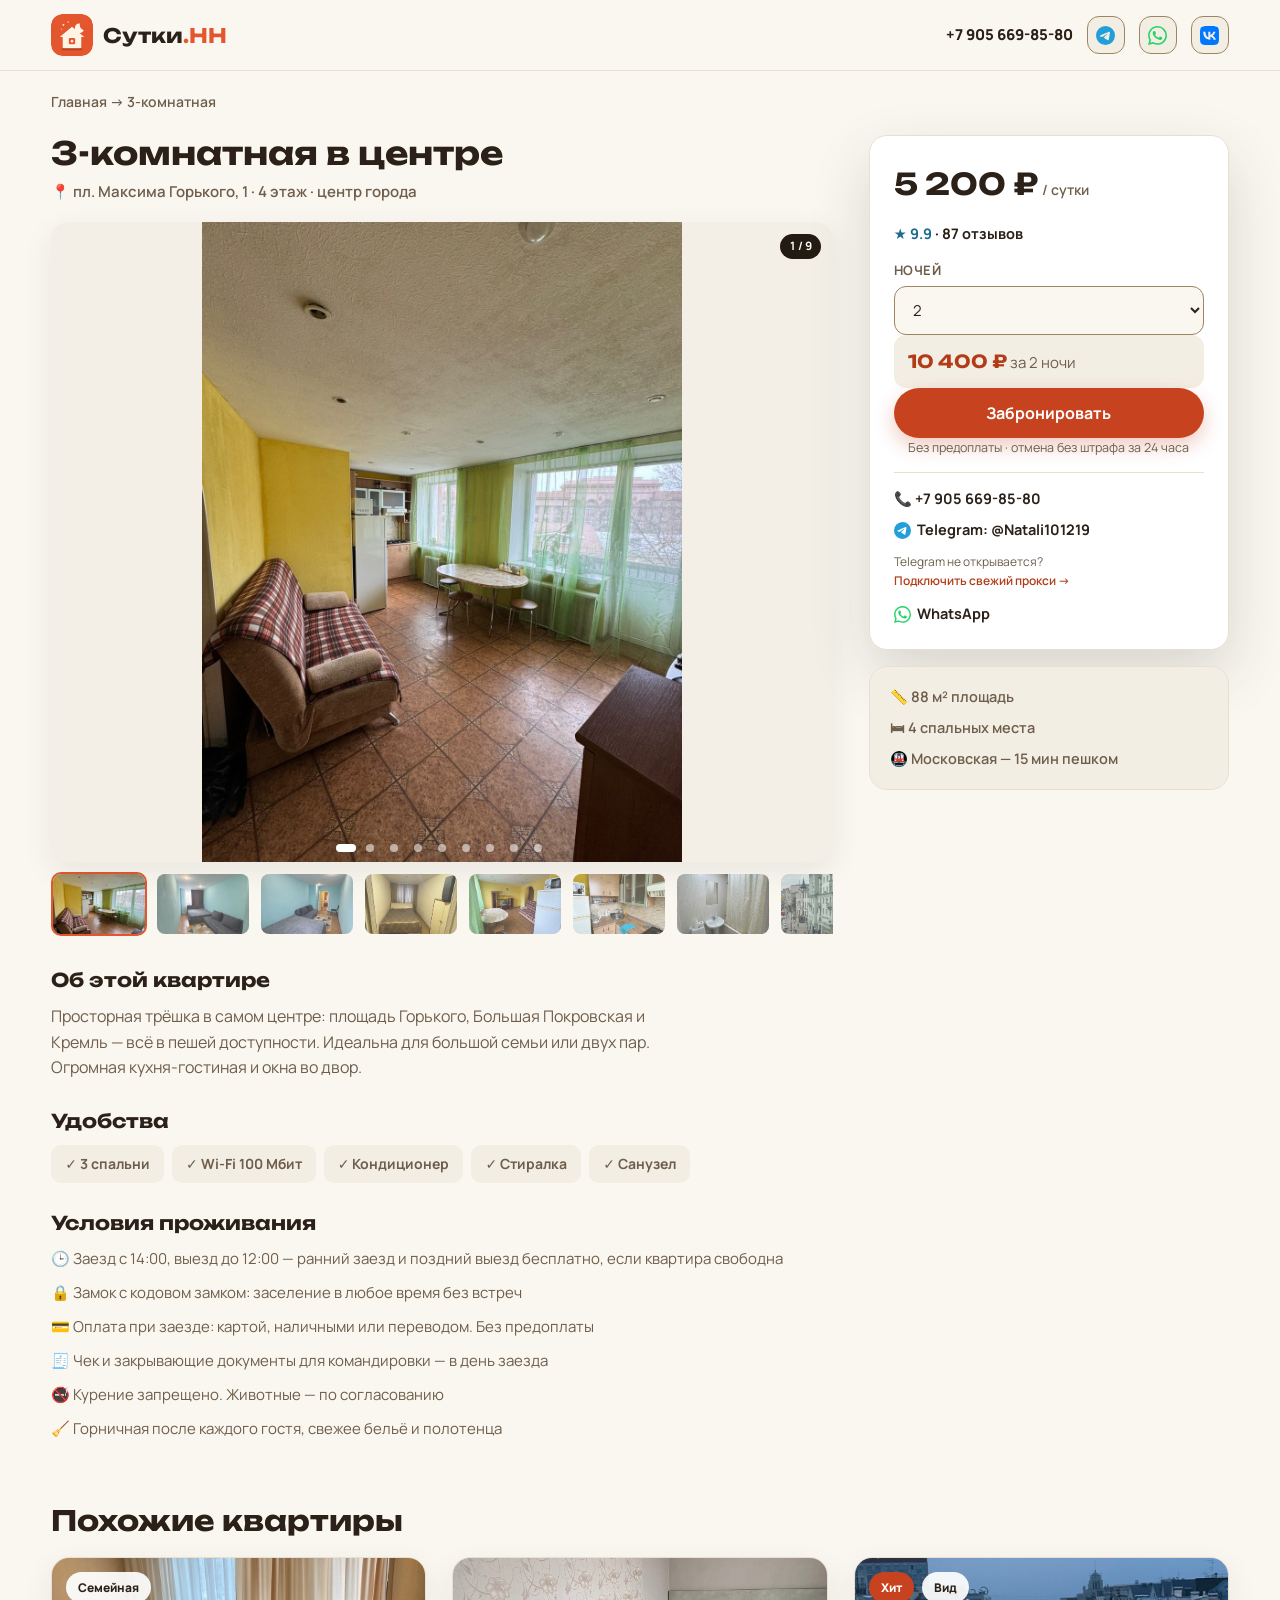
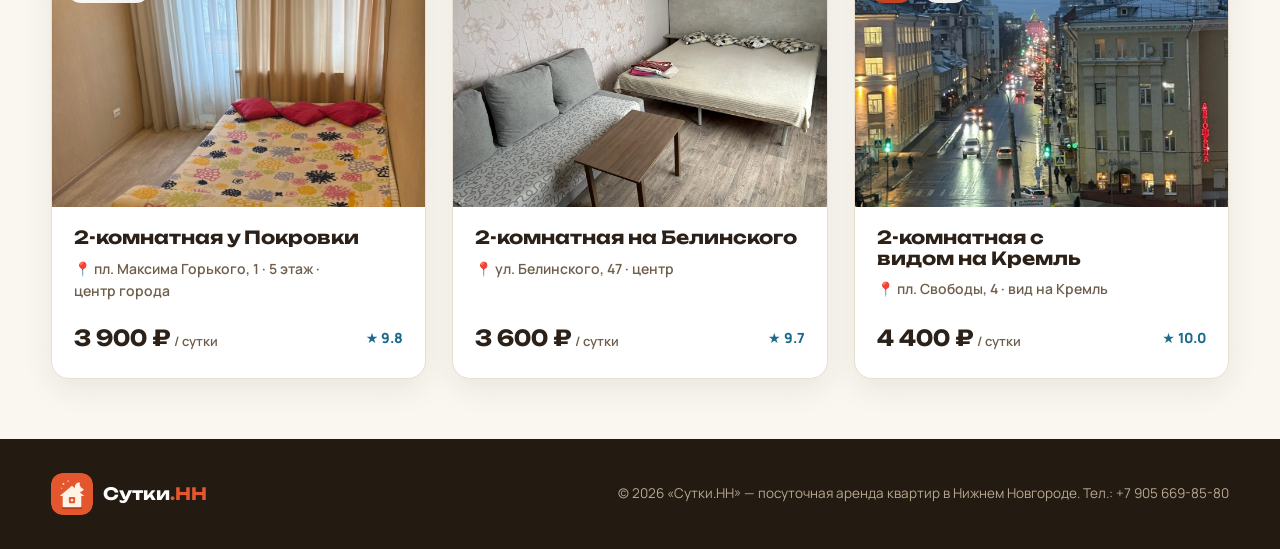
==== flat.html @ 498e9895 "Оформление: контраст, читаемость, аккуратная анимация — Подписи поверх фото и в тёмном блоке теперь " ====
<!DOCTYPE html>
<html lang="ru">
<head>
<meta charset="UTF-8">
<meta name="viewport" content="width=device-width, initial-scale=1.0">
<title>Квартира посуточно — Сутки.НН</title>
<meta name="description" content="Квартира посуточно в Нижнем Новгороде: фото, цены, удобства и бронирование без предоплаты.">
<link rel="preconnect" href="https://fonts.googleapis.com">
<link rel="preconnect" href="https://fonts.gstatic.com" crossorigin>
<link href="https://fonts.googleapis.com/css2?family=Manrope:wght@400;500;600;700;800&amp;family=Unbounded:wght@500;700;900&amp;display=swap" rel="stylesheet">
<link rel="icon" href="data:image/svg+xml,<svg xmlns='http://www.w3.org/2000/svg' viewBox='0 0 100 100'><rect width='100' height='100' rx='22' fill='%23E4572E'/><text x='50' y='68' font-size='52' text-anchor='middle' fill='white' font-family='Arial'>С</text></svg>">
<link rel="stylesheet" href="styles.css?v=14">
<script>document.documentElement.className+=" js";</script>
</head>
<body class="flat-page">

<header class="header">
  <div class="container header-inner">
    <a class="logo" href="index.html">
      <img class="logo-mark" src="img/logo.svg" alt="Сутки.НН" width="42" height="42">
      <span class="logo-text">Сутки<em>.НН</em></span>
    </a>
    <div class="header-actions">
      <a class="phone" href="tel:+79056698580">+7 905 669-85-80</a>
      <a class="hs js-tg-link" href="https://t.me/Natali101219" rel="noopener" title="Telegram — прокси подключится автоматически"><img src="img/ic-tg.svg" alt="Telegram" width="19" height="19"></a>
      <a class="hs" href="https://wa.me/79056698580" target="_blank" rel="noopener" title="WhatsApp"><img src="img/ic-wa.svg" alt="WhatsApp" width="19" height="19"></a>
      <a class="hs" href="https://vk.me/id317914778" target="_blank" rel="noopener" title="ВКонтакте"><img src="img/ic-vk.svg" alt="ВКонтакте" width="19" height="19"></a>
    </div>
  </div>
</header>

<main id="flatRoot">
  <div class="container">
    <nav class="crumbs"><a href="index.html">Главная</a> <span>→</span> <span id="crumbType">Квартира</span></nav>

    <div class="flat-layout">
      <!-- Левая колонка -->
      <div class="flat-main">
        <h1 class="flat-title" id="fTitle">Квартира</h1>
        <p class="flat-loc-line" id="fLocLine"></p>

        <!-- Большая галерея -->
        <div class="gallery slider" id="gallery" data-slider></div>
        <div class="g-thumbs" id="gThumbs"></div>

        <section class="flat-block">
          <h2>Об этой квартире</h2>
          <p class="flat-desc" id="fDesc"></p>
        </section>

        <section class="flat-block">
          <h2>Удобства</h2>
          <div class="flat-feats" id="fFeats"></div>
        </section>

        <section class="flat-block">
          <h2>Условия проживания</h2>
          <ul class="flat-rules">
            <li>🕒 Заезд с 14:00, выезд до 12:00 — ранний заезд и поздний выезд бесплатно, если квартира свободна</li>
            <li>🔒 Замок с кодовом замком: заселение в любое время без встреч</li>
            <li>💳 Оплата при заезде: картой, наличными или переводом. Без предоплаты</li>
            <li>🧾 Чек и закрывающие документы для командировки — в день заезда</li>
            <li>🚭 Курение запрещено. Животные — по согласованию</li>
            <li>🧹 Горничная после каждого гостя, свежее бельё и полотенца</li>
          </ul>
        </section>
      </div>

      <!-- Правая колонка: бронирование -->
      <aside class="flat-side">
        <div class="book-card">
          <div class="book-price"><b id="fPrice">—</b><span> / сутки</span></div>
          <div class="book-rating" id="fRating"></div>
          <form id="bookForm" autocomplete="off">
            <label class="field"><span>Ночей</span>
              <select id="bNights"><option>1</option><option selected>2</option><option>3</option><option>5</option><option>7</option><option>14</option><option>30</option></select>
            </label>
            <div class="book-total" id="bTotal"></div>
            <button type="submit" class="btn btn-primary btn-block">Забронировать</button>
            <p class="form-note">Без предоплаты · отмена без штрафа за 24 часа</p>
          </form>
          <div class="book-contacts">
            <a href="tel:+79056698580">📞 +7 905 669-85-80</a>
            <a class="js-tg-link" href="https://t.me/Natali101219" target="_blank" rel="noopener"><img class="mes-ico" src="img/ic-tg.svg" alt="Telegram" width="17" height="17"> Telegram: @Natali101219</a>
            <p class="tg-proxy-hint" style="margin:2px 0 4px">Telegram не открывается? <a href="https://t.me/s/NetGhostMTP" data-cp-proxy target="_blank" rel="noopener">Подключить свежий прокси →</a></p>
            <a href="https://wa.me/79056698580" target="_blank" rel="noopener"><img class="mes-ico" src="img/ic-wa.svg" alt="WhatsApp" width="17" height="17"> WhatsApp</a>
          </div>
        </div>

        <div class="book-mini">
          <p>📏 <span id="fArea"></span></p>
          <p>🛏 <span id="fBeds"></span></p>
          <p>🚇 <span id="fMetro"></span></p>
        </div>
      </aside>
    </div>

    <!-- Похожие квартиры -->
    <section class="flat-similar">
      <h2>Похожие квартиры</h2>
      <div class="cards" id="similarCards"></div>
    </section>
  </div>
</main>

<footer class="footer">
  <div class="container footer-inner">
    <div class="logo"><img class="logo-mark" src="img/logo.svg" alt="Сутки.НН" width="42" height="42"><span class="logo-text">Сутки<em>.НН</em></span></div>
    <p>© 2026 «Сутки.НН» — посуточная аренда квартир в Нижнем Новгороде. Тел.: <a href="tel:+79056698580">+7 905 669-85-80</a></p>
  </div>
</footer>

<div class="toast" id="toast" hidden></div>

<script src="photos-list.js?v=1"></script>
<script src="data.js?v=1"></script>
<script src="slider.js?v=2"></script>
<script src="contact.js?v=8"></script>
<script src="flat.js?v=2"></script>
</body>
</html>
---- styles.css ----
/* ============ Сутки.НН — styles.css ============ */
:root{
  --bg:#FAF7F1;
  --bg-alt:#F3EEE4;
  --card:#FFFFFF;
  --ink:#2B2118;
  --muted:#6E5E4B;
  --line:#E8DFD0;
  --line-strong:#9C8560;
  --brand:#E4572E;
  --brand-solid:#C7431F;
  --brand-solid-dark:#A83A19;
  --brand-ink:#B23C17;
  --brand-dark:#C7431F;
  --teal:#2E86AB;
  --teal-ink:#1C6A8C;
  --star:#8A5E0A;
  --green:#1E7A3C;
  --dark:#231A12;
  /* Текст и ссылки на тёмном фоне (#231A12): контраст 6.2 и 6.1 */
  --muted-dark:#A99A88;
  --brand-on-dark:#F2764A;
  --radius:18px;
  --shadow:0 10px 30px rgba(43,33,24,.08);
  --shadow-lg:0 24px 60px rgba(43,33,24,.16);
}
*{margin:0;padding:0;box-sizing:border-box}
html{scroll-behavior:smooth}
body{
  font-family:'Manrope',system-ui,sans-serif;
  background:var(--bg);color:var(--ink);
  line-height:1.6;-webkit-font-smoothing:antialiased;
  overflow-x:clip;
}
header,section,div,article{min-width:0}
img{max-width:100%;display:block}
a{color:inherit;text-decoration:none}
button{font-family:inherit;cursor:pointer}
.container{width:min(1180px,92%);margin:0 auto}
.container-narrow{width:min(820px,92%);margin:0 auto}
h1,h2,h3,.logo-text,.search-title{font-family:'Unbounded',sans-serif;font-weight:700;line-height:1.15}

/* ---------- Buttons ---------- */
.btn{
  display:inline-flex;align-items:center;justify-content:center;gap:8px;
  border:none;border-radius:999px;font-weight:700;
  padding:14px 28px;font-size:16px;transition:.22s;
}
.btn-primary{background:var(--brand-solid);color:#fff;box-shadow:0 8px 20px rgba(199,67,31,.28)}
.btn-primary:hover{background:var(--brand-solid-dark);transform:translateY(-2px)}
.btn-ghost{background:transparent;color:var(--ink);border:2px solid var(--line-strong)}
.btn-ghost:hover{border-color:var(--ink)}
.btn-sm{padding:10px 20px;font-size:14px}
.btn-lg{padding:16px 34px;font-size:17px}
.btn-block{width:100%}

/* ---------- Header ---------- */
.header{
  position:sticky;top:0;z-index:50;background:rgba(250,247,241,.92);
  backdrop-filter:blur(10px);border-bottom:1px solid var(--line);
}
.header-inner{display:flex;align-items:center;justify-content:space-between;gap:20px;padding:14px 0}
.logo{display:flex;align-items:center;gap:10px}
.logo-mark{
  width:42px;height:42px;border-radius:12px;display:block;
}
.logo-text{font-size:20px}
.logo-text em{font-style:normal;color:var(--brand)}
.nav{display:flex;gap:26px}
.nav a{font-weight:600;font-size:15px;color:var(--muted);transition:.2s}
.nav a:hover{color:var(--ink)}
.header-actions{display:flex;align-items:center;gap:14px}
.phone{font-weight:800;font-size:15px;white-space:nowrap}
.header .hs{
  display:grid;place-items:center;width:38px;height:38px;border-radius:12px;
  background:var(--bg-alt);border:1px solid var(--line);text-decoration:none;
  transition:.2s;
}
.header .hs img{width:19px;height:19px;display:block}
.header .hs:hover{border-color:var(--brand);transform:translateY(-1px);background:#fff}
.header .hs:hover img{transform:scale(1.08)}
.header .hs img{transition:.2s}
.burger{display:none;flex-direction:column;gap:5px;background:none;border:none;padding:6px}
.burger span{width:24px;height:3px;border-radius:2px;background:var(--ink);transition:.25s}
.burger.open span:nth-child(1){transform:translateY(8px) rotate(45deg)}
.burger.open span:nth-child(2){opacity:0}
.burger.open span:nth-child(3){transform:translateY(-8px) rotate(-45deg)}

/* ---------- Hero ---------- */
.hero{position:relative;overflow:hidden;padding:80px 0 90px}
.hero-bg{position:absolute;inset:0;z-index:-1}
.hero-shape{position:absolute;border-radius:50%;filter:blur(70px);opacity:.5}
.hero-shape-1{width:480px;height:480px;background:#F6C39A;top:-140px;right:-80px}
.hero-shape-2{width:380px;height:380px;background:#A9C6D9;bottom:-120px;left:-100px}
.hero-shape-3{width:260px;height:260px;background:#F2D57E;top:40%;left:42%}
.hero-inner{display:grid;grid-template-columns:1.15fr .85fr;gap:56px;align-items:center}
.hero-badge{
  display:inline-block;background:#fff;border:1px solid var(--line);
  padding:8px 16px;border-radius:999px;font-size:14px;font-weight:700;
  color:var(--muted);box-shadow:var(--shadow);margin-bottom:22px;
}
.hero-title{font-size:clamp(24px,4.2vw,50px);font-weight:900}
@media (max-width:720px){
  .br-mobile-hide{display:none}
}
.hero-title .accent{color:var(--brand)}
.hero-sub{margin:22px 0 30px;font-size:18px;color:var(--muted);max-width:520px}
.hero-cta{display:flex;gap:14px;flex-wrap:wrap}
.hero-points{display:flex;gap:22px;flex-wrap:wrap;margin-top:26px;list-style:none;font-weight:600;font-size:14px;color:var(--muted)}

.search-card{
  background:var(--card);border-radius:24px;padding:28px;box-shadow:var(--shadow-lg);
  display:flex;flex-direction:column;gap:16px;border:1px solid var(--line);
}
.search-title{font-size:20px}
.field{display:flex;flex-direction:column;gap:6px}
.field span{font-size:13px;font-weight:700;color:var(--muted);text-transform:uppercase;letter-spacing:.04em}
.field input,.field select{
  padding:12px 14px;border:1.5px solid var(--line);border-radius:12px;
  font-family:inherit;font-size:15px;background:var(--bg);color:var(--ink);
}
.field input:focus,.field select:focus{outline:none;border-color:var(--brand)}
.search-note{text-align:center;font-size:13px;color:var(--muted)}

/* ---------- Stats ---------- */
.stats{padding:10px 0 40px}
.stats-grid{display:grid;grid-template-columns:repeat(4,1fr);gap:20px}
.stat{
  background:var(--card);border:1px solid var(--line);border-radius:var(--radius);
  padding:22px;text-align:center;box-shadow:var(--shadow);
}
.stat b{display:block;font-family:'Unbounded';font-size:32px;color:var(--brand)}
.stat span{font-size:14px;color:var(--muted);font-weight:600}

/* ---------- Sections ---------- */
.section{padding:80px 0}
.section-alt{background:var(--bg-alt)}
.section-dark{background:var(--dark);color:#F5EFE4}
.section-head{display:flex;justify-content:space-between;align-items:flex-end;gap:30px;margin-bottom:36px}
.section-title{font-size:clamp(26px,3vw,38px);margin-bottom:12px}
.section-title.light{color:#fff}
.section-title.center{text-align:center}
.section-sub{color:var(--muted);max-width:640px;font-size:17px}
.section-sub.light{color:#CBBBA4}
/* Внутри тёмного блока подписи и ссылки читаются: свои цвета вместо --muted/--brand-ink */
.section-dark .tg-proxy-hint{color:var(--muted-dark)}
.section-dark .tg-proxy-hint a{color:var(--brand-on-dark)}

/* ---------- Filters & cards ---------- */
.filters{display:flex;gap:10px;flex-wrap:wrap;margin-bottom:34px}
.chip{
  border:1.5px solid var(--line);background:#fff;border-radius:999px;
  padding:10px 20px;font-weight:700;font-size:14px;color:var(--muted);transition:.2s;
}
.chip:hover{border-color:var(--brand);color:var(--brand-ink)}
.chip.active{background:var(--brand-solid);border-color:var(--brand-solid);color:#fff}
.cards{display:grid;grid-template-columns:repeat(3,1fr);gap:26px}
.card{
  background:var(--card);border-radius:var(--radius);overflow:hidden;
  border:1px solid var(--line);box-shadow:var(--shadow);transition:.25s;
  display:flex;flex-direction:column;
}
.card:hover{transform:translateY(-6px);box-shadow:var(--shadow-lg)}
.card-media{position:relative;overflow:hidden}
.card-media img{width:100%;aspect-ratio:3/2;height:auto;object-fit:cover}

/* --- Слайдер фото в карточке --- */
.slider{touch-action:pan-y}
.s-track{display:flex;transition:transform .35s ease}
.s-track img{flex:0 0 100%;aspect-ratio:3/2;height:auto;object-fit:cover;user-select:none;-webkit-user-drag:none;pointer-events:none}
.s-arrow{
  position:absolute;top:50%;transform:translateY(-50%);z-index:2;
  width:44px;height:44px;border:none;border-radius:50%;
  background:rgba(255,255,255,.92);color:var(--ink);
  font-size:24px;line-height:1;font-weight:700;
  box-shadow:0 4px 14px rgba(43,33,24,.25);
  display:grid;place-items:center;padding-bottom:3px;
  transition:opacity .2s,background .2s;
}
.s-arrow:hover{background:#fff}
.s-prev{left:10px}
.s-next{right:10px}
/* Точки: кнопка 24×24 (норма WCAG 2.2 AA), а сам кружок рисуется псевдоэлементом */
.s-dots{
  position:absolute;bottom:2px;left:0;right:0;z-index:2;
  display:flex;justify-content:center;gap:0;
}
.s-dot{
  position:relative;width:24px;height:24px;border-radius:50%;border:none;padding:0;
  background:transparent;transition:background .2s;
}
.s-dot::before{
  content:'';position:absolute;top:50%;left:50%;transform:translate(-50%,-50%);
  width:8px;height:8px;border-radius:999px;background:rgba(255,255,255,.55);
  transition:width .2s,background .2s;
}
.s-dot.active::before{background:#fff;width:20px}
.s-count{
  position:absolute;top:12px;right:12px;z-index:2;
  /* Непрозрачный фон: счётчик читается на любом фото, а не зависит от того,
     что под ним (было rgba(35,26,18,.65) — контраст плавал от 3 до 6). */
  background:var(--dark);color:#fff;
  font-size:11.5px;font-weight:700;padding:3px 9px;border-radius:999px;
}
@media (hover:hover) and (pointer:fine){
  .s-arrow{opacity:0}
  .card:hover .s-arrow,.slider:hover .s-arrow{opacity:1}
  .s-arrow:focus-visible{opacity:1}
}
@media (hover:none), (pointer:coarse){
  .s-arrow{opacity:1}
}
.card-badges{position:absolute;top:14px;left:14px;display:flex;gap:8px}
.badge{
  background:rgba(255,255,255,.92);border-radius:999px;padding:6px 12px;
  font-size:12px;font-weight:800;color:var(--ink);
}
.badge.hot{background:var(--brand-solid);color:#fff}
.card-body{padding:20px 22px 22px;display:flex;flex-direction:column;gap:10px;flex:1}
.card-title{font-size:18px}
.card-link{display:block;color:inherit;padding:4px 0;margin:-4px 0}
.card-link:hover .card-title{color:var(--brand-ink)}
.card-loc{font-size:14px;color:var(--muted);font-weight:600}
.card-feats{display:flex;flex-wrap:wrap;gap:6px}
.feat{background:var(--bg-alt);border-radius:8px;padding:4px 10px;font-size:12.5px;font-weight:700;color:var(--muted)}
.card-foot{display:flex;justify-content:space-between;align-items:center;margin-top:auto;padding-top:8px}
.price b{font-family:'Unbounded';font-size:22px;color:var(--ink)}
.price span{font-size:13px;color:var(--muted);font-weight:600}
.rating{font-weight:800;font-size:14px;color:var(--teal-ink)}
.empty{text-align:center;color:var(--muted);font-weight:600;padding:40px 0}

/* ---------- Advantages ---------- */
.adv-grid{display:grid;grid-template-columns:repeat(3,1fr);gap:24px}
.adv{
  background:var(--card);border:1px solid var(--line);border-radius:var(--radius);
  padding:28px;box-shadow:var(--shadow);transition:.25s;
}
.adv:hover{transform:translateY(-4px)}
.adv-icon{font-size:34px;margin-bottom:14px}
.adv h3{font-size:18px;margin-bottom:8px}
.adv p{color:var(--muted);font-size:15px}

/* ---------- Steps ---------- */
.steps{display:grid;grid-template-columns:repeat(4,1fr);gap:24px;margin-top:40px}
.step{position:relative;padding:26px;background:var(--card);border:1px solid var(--line);border-radius:var(--radius);box-shadow:var(--shadow)}
.step-num{
  position:absolute;top:-18px;left:22px;width:40px;height:40px;border-radius:12px;
  background:var(--brand-solid);color:#fff;display:grid;place-items:center;
  font-family:'Unbounded';font-weight:900;font-size:18px;
}
.step h3{font-size:17px;margin:14px 0 8px}
.step p{color:var(--muted);font-size:14.5px}

/* ---------- Reviews ---------- */
.reviews-grid{display:grid;grid-template-columns:repeat(3,1fr);gap:24px}
.review{background:var(--card);border:1px solid var(--line);border-radius:var(--radius);padding:26px;box-shadow:var(--shadow)}
.review-head{display:flex;align-items:center;gap:12px;margin-bottom:14px}
.avatar{width:46px;height:46px;border-radius:50%;color:#fff;display:grid;place-items:center;font-weight:800;font-size:18px;flex-shrink:0}
.review-head b{display:block;font-size:15px}
.review-head span{font-size:13px;color:var(--muted)}
.stars{margin-left:auto;color:var(--star);letter-spacing:2px}
.review p{color:var(--ink);font-size:15px}

/* ---------- FAQ ---------- */
.faq{display:flex;flex-direction:column;gap:12px;margin-top:36px}
.faq-item{background:var(--card);border:1px solid var(--line);border-radius:14px;padding:4px 22px;box-shadow:var(--shadow)}
.faq-item summary{
  list-style:none;cursor:pointer;display:flex;justify-content:space-between;align-items:center;
  gap:16px;padding:16px 0;font-weight:800;font-size:16px;
}
.faq-item summary::-webkit-details-marker{display:none}
.faq-arrow{color:var(--brand-ink);transition:.25s}
.faq-item[open] .faq-arrow{transform:rotate(180deg)}
/* Длина строки: 566px при 15px — это ~75 знаков, комфортный предел для чтения.
   (Единица ch тут шире среднего знака, поэтому задаём в пикселях.) */
.faq-item p{color:var(--muted);padding-bottom:16px;font-size:15px;max-width:566px}

/* ---------- Booking ---------- */
.booking-inner{display:grid;grid-template-columns:1fr 1fr;gap:60px;align-items:center}
.booking-points{list-style:none;margin-top:24px;display:flex;flex-direction:column;gap:12px;font-weight:600;color:#E8DCC8}
.booking-form{
  background:#fff;border-radius:24px;padding:30px;display:flex;flex-direction:column;gap:16px;
  box-shadow:var(--shadow-lg);
}
.booking-form .field input,.booking-form .field select{background:var(--bg)}
.field-row{display:grid;grid-template-columns:1fr 1fr;gap:14px}
.form-note{font-size:12.5px;color:var(--muted);text-align:center}

/* ---------- Contacts ---------- */
.contacts-grid{display:grid;grid-template-columns:1.1fr .9fr;gap:50px}
.contacts-line{font-size:16px;font-weight:600;margin-bottom:10px}
.contacts-line a:hover{color:var(--brand-ink)}
.map-embed{margin-top:22px;border-radius:var(--radius);overflow:hidden;border:1px solid var(--line);box-shadow:var(--shadow)}
.map-embed iframe{width:100%;height:300px;border:0}
.map-wrap{margin-top:18px;border-radius:var(--radius);overflow:hidden;border:1px solid var(--line);box-shadow:var(--shadow);position:relative;z-index:1}
#flatMap{height:480px;width:100%;background:var(--bg-alt)}
.map-note{font-size:13.5px;color:var(--muted);margin-top:12px}
.pin-price{
  background:var(--brand-solid);color:#fff;font-weight:800;font-size:13px;
  padding:8px 14px;border:3px solid #fff;border-radius:999px;
  box-shadow:0 6px 16px rgba(43,33,24,.3);white-space:nowrap;
  cursor:pointer;transition:.2s;
}
.ym-pin:hover .pin-price{transform:scale(1.06)}
.ym-pin{position:relative;transform:translate(-50%,-100%);width:max-content}
.ym-pin::after{
  content:'';position:absolute;left:50%;bottom:-4px;transform:translateX(-50%);
  border:6px solid transparent;border-bottom:none;border-top:8px solid var(--brand-solid);
  filter:drop-shadow(0 2px 2px rgba(43,33,24,.25));
}
.ym-balloon{
  position:absolute;top:46px;left:50%;transform:translateX(-50%);z-index:10;
  width:264px;box-sizing:border-box;
  background:#fff;border-radius:14px;padding:14px;box-shadow:0 10px 30px rgba(43,33,24,.28);
  line-height:1.45;overscroll-behavior:contain;
}
.ym-balloon::before{
  content:'';position:absolute;top:-8px;left:50%;margin-left:-7px;
  border:7px solid transparent;border-bottom:8px solid #fff;border-top:none;
}
/* У нижнего края карты окно раскрывается вверх — иначе его срезает рамка */
.ym-balloon-up{top:auto;bottom:calc(100% + 14px)}
.ym-balloon-up::before{
  top:auto;bottom:-8px;
  border:7px solid transparent;border-top:8px solid #fff;border-bottom:none;
}
.ym-balloon-close{
  position:absolute;top:6px;right:6px;border:none;background:var(--bg-alt);
  width:32px;height:32px;border-radius:50%;cursor:pointer;color:var(--muted);font-size:13px;
  display:flex;align-items:center;justify-content:center;line-height:1;
}
.ym-balloon-close:hover{color:var(--dark);background:var(--line)}
/* Цена и переход в карточку — одной строкой, чтобы окно не вытягивалось в высоту */
.ym-price-row{display:flex;align-items:baseline;justify-content:space-between;gap:10px;margin-top:2px}
.ym-price{display:block;color:var(--brand-ink);font-weight:800;font-size:15px}
.ym-price span{font-weight:600;font-size:12.5px;color:var(--muted)}
.ym-open{
  flex:none;font-size:12.5px;font-weight:700;color:var(--brand-ink);text-decoration:none;
  white-space:nowrap;line-height:1.2;padding:6px 0;border-bottom:2px solid transparent;
}
.ym-open:hover{border-bottom-color:var(--brand)}
/* Маршруты: пешком до Решетниковской, 4 и от текущего положения */
.ym-routes{display:flex;flex-direction:column;gap:6px;margin-top:10px;padding-top:10px;border-top:1px solid var(--line)}
.ym-route{
  display:flex;align-items:center;justify-content:center;gap:6px;
  min-height:36px;padding:6px 9px;border:1.5px solid var(--brand);border-radius:10px;
  background:#fff;color:var(--brand-ink);font-weight:700;font-size:12.5px;
  text-decoration:none;text-align:center;line-height:1.25;white-space:normal;
}
.ym-route:hover{background:var(--brand-solid);border-color:var(--brand-solid);color:#fff}
.ym-route-main{background:var(--brand-solid);border-color:var(--brand-solid);color:#fff}
.ym-route-main:hover{filter:brightness(1.07)}
/* Окно с несколькими квартирами в одном доме */
.ym-balloon-multi{width:264px}
.ym-flats{margin-top:10px;padding-top:8px;border-top:1px solid var(--line)}
.ym-flat-row{padding:8px 0}
.ym-flat-row + .ym-flat-row{border-top:1px solid var(--line)}
.ym-flat-head{display:flex;align-items:baseline;justify-content:space-between;gap:8px;margin-bottom:2px}
.ym-flat-head b{font-size:13.5px;line-height:1.3}
.ym-flat-price{color:var(--brand-ink);font-weight:800;font-size:13.5px;white-space:nowrap}
.ym-flat-open{
  display:inline-flex;align-items:center;min-height:32px;
  font-weight:700;font-size:13px;color:var(--brand-ink);text-decoration:none;
}
.ym-flat-open:hover{text-decoration:underline}
/* Метка адреса: только название, без цены */
.ym-pin-office::after{border-top-color:var(--dark)}
.pin-office{
  display:flex;align-items:center;gap:7px;background:#fff;color:var(--dark);
  border:2px solid var(--dark);border-radius:999px;padding:7px 13px;
  font-family:inherit;font-weight:700;font-size:13px;white-space:nowrap;cursor:pointer;
  box-shadow:0 6px 16px rgba(43,33,24,.24);transition:.2s;
}
.ym-pin-office:hover .pin-office{transform:scale(1.05)}
.pin-office-dot{width:9px;height:9px;border-radius:50%;background:var(--brand-solid);flex:0 0 auto}
.ym-office-hint{font-size:12.5px;color:var(--muted);margin-bottom:12px}
.popup-title{font-weight:800;font-size:15px;font-family:'Unbounded',sans-serif;margin-bottom:4px}
.popup-loc{color:var(--muted);font-size:13px;margin-bottom:10px}
.contacts-side{display:flex;flex-direction:column;gap:18px;justify-content:center}
.contacts-card{background:var(--bg-alt);border:1px solid var(--line);border-radius:var(--radius);padding:22px 24px}
.contacts-card h3{font-size:17px;margin-bottom:6px}
.contacts-card p{color:var(--muted);font-size:14.5px}

/* ---------- Footer ---------- */
.footer{background:var(--dark);color:#B8A88F;padding:34px 0}
.footer-inner{display:flex;justify-content:space-between;align-items:center;gap:20px;flex-wrap:wrap}
.footer .logo-text{color:#fff;font-size:17px}
.footer p{font-size:13.5px}

/* ---------- Modal ---------- */
.modal{position:fixed;inset:0;z-index:100;display:grid;place-items:center;padding:20px}
.modal[hidden]{display:none}
.modal-backdrop{position:absolute;inset:0;background:rgba(35,26,18,.55);backdrop-filter:blur(4px)}
.modal-card{
  position:relative;background:var(--card);border-radius:24px;max-width:860px;width:100%;
  max-height:92vh;max-height:92dvh;overflow:auto;overscroll-behavior:contain;
  display:grid;grid-template-columns:1fr 1fr;align-items:start;
  box-shadow:var(--shadow-lg);
}
.modal-close{
  position:absolute;top:12px;right:12px;width:44px;height:44px;border-radius:50%;
  display:grid;place-items:center;
  border:none;background:rgba(255,255,255,.9);font-size:16px;z-index:2;box-shadow:var(--shadow);
}
.modal-gallery{background:var(--bg-alt);position:sticky;top:0;align-self:start}
.modal-gallery img{width:100%;height:auto;min-height:0;display:block;object-fit:cover}
.modal-thumbs{display:flex;gap:8px;padding:12px}
.modal-thumbs img{width:64px;height:48px;object-fit:cover;border-radius:8px;cursor:pointer;border:2px solid transparent}
.modal-thumbs img.active{border-color:var(--brand)}
.modal-body{padding:30px;display:flex;flex-direction:column;gap:14px}
.modal-loc{color:var(--muted);font-weight:600;font-size:14px}
.modal-feats{display:flex;flex-wrap:wrap;gap:6px}
.modal-desc{color:var(--muted);font-size:15px}
.modal-calc{background:var(--bg-alt);border-radius:14px;padding:16px}
.calc-row{display:grid;grid-template-columns:1fr 1fr;gap:12px;margin-bottom:12px}
.calc-row label{display:flex;flex-direction:column;gap:6px;font-size:13px;font-weight:700;color:var(--muted);text-transform:uppercase;letter-spacing:.04em}
.calc-row select{
  width:100%;min-height:44px;padding:8px 10px;border:1px solid var(--line);border-radius:12px;
  background:var(--bg);color:var(--ink);font-family:'Manrope',system-ui,sans-serif;
  font-size:15px;font-weight:600;text-transform:none;letter-spacing:normal;
}
.calc-row select:focus{outline:none;border-color:var(--brand)}
.calc-total{font-family:'Unbounded';font-size:22px;color:var(--brand);text-align:center}

/* ---------- Страница квартиры (flat.html) ---------- */
.flat-page{background:var(--bg)}
.crumbs{padding:20px 0 6px;font-size:14px;color:var(--muted);font-weight:600}
.crumbs a:hover{color:var(--brand-ink)}
.flat-layout{
  display:grid;grid-template-columns:minmax(0,1fr) 360px;gap:36px;
  align-items:start;padding:16px 0 40px;
}
.flat-main{min-width:0}
.flat-title{font-size:clamp(22px,3vw,32px);margin-bottom:8px}
.flat-loc-line{color:var(--muted);font-weight:600;font-size:15px;margin-bottom:18px}
.flat-block{margin-top:30px}
.flat-block h2{font-size:19px;margin-bottom:12px}
.flat-desc{color:var(--muted);font-size:16px;max-width:620px}
.flat-feats{display:flex;flex-wrap:wrap;gap:8px}
.flat-feats .feat{padding:8px 14px;font-size:14px;border-radius:10px}
.flat-rules{list-style:none;display:flex;flex-direction:column;gap:10px;color:var(--muted);font-size:15px}

/* Галерея страницы */
.gallery{border-radius:var(--radius);overflow:hidden;box-shadow:var(--shadow);position:relative;background:#f3efe7}
/* Как на Авито: фото целиком, без обрезки, вертикальные по центру */
.gallery .s-track{
  transition:transform .35s ease;
}
.gallery .s-track img{
  aspect-ratio:auto;height:auto;object-fit:contain;
  max-height:min(72vh, 640px);
  width:auto;max-width:100%;
  margin:0 auto;
  background:#f3efe7;
}
.gallery .s-arrow{width:44px;height:44px;font-size:26px}
.g-thumbs{display:flex;gap:8px;margin-top:10px;overflow-x:auto;padding-bottom:4px;scrollbar-width:thin}
.g-thumbs img{
  width:96px;height:64px;object-fit:cover;border-radius:10px;cursor:pointer;
  border:2px solid transparent;flex:0 0 auto;opacity:.75;transition:.2s;
}
.g-thumbs img.active{border-color:var(--brand);opacity:1}
.g-thumbs img:hover{opacity:1}

/* Карточка бронирования */
.flat-side{position:sticky;top:88px;display:flex;flex-direction:column;gap:16px}
.book-card{
  background:var(--card);border:1px solid var(--line);border-radius:var(--radius);
  padding:24px;box-shadow:var(--shadow-lg);display:flex;flex-direction:column;gap:14px;
}
.book-price b{font-family:'Unbounded';font-size:30px;color:var(--ink)}
.book-price span{color:var(--muted);font-weight:600;font-size:14px}
.book-rating{font-weight:700;font-size:14.5px}
.stars-inline{color:var(--teal-ink)}
.book-form-gap{display:flex;flex-direction:column;gap:12px}
.book-total{background:var(--bg-alt);border-radius:12px;padding:12px 14px;font-size:15px;color:var(--muted)}
.book-total b{font-family:'Unbounded';color:var(--brand-ink);font-size:18px}
.book-total s{opacity:.6}
.book-contacts{display:flex;flex-direction:column;gap:8px;border-top:1px solid var(--line);padding-top:14px;font-weight:700;font-size:14.5px}
.book-contacts a:hover{color:var(--brand-ink)}
.book-mini{
  background:var(--bg-alt);border:1px solid var(--line);border-radius:var(--radius);
  padding:18px 20px;display:flex;flex-direction:column;gap:8px;font-weight:600;
  color:var(--muted);font-size:14.5px;
}
.flat-similar{padding:24px 0 60px}
.flat-similar h2{font-size:clamp(20px,2.4vw,28px);margin-bottom:20px}
.flat-similar .cards{grid-template-columns:repeat(3,1fr)}

@media (max-width:1024px){
  .flat-layout{grid-template-columns:1fr;gap:24px}
  .flat-side{position:static}
  .flat-similar .cards{grid-template-columns:repeat(2,1fr)}
}
@media (max-width:720px){
  .crumbs{padding:14px 0 4px}
  .flat-similar .cards{grid-template-columns:1fr}
  .book-card{padding:18px}
  .book-price b{font-size:26px}
  .g-thumbs img{width:76px;height:52px}
  .gallery .s-arrow{width:44px;height:44px;font-size:22px}
}

/* ---------- Toast ---------- */
.toast{
  position:fixed;bottom:28px;bottom:calc(28px + env(safe-area-inset-bottom,0px));
  left:50%;transform:translateX(-50%);
  background:var(--dark);color:#fff;padding:14px 22px;border-radius:16px;
  font-weight:700;font-size:15px;line-height:1.35;text-align:center;
  box-shadow:var(--shadow-lg);z-index:120;
  width:max-content;max-width:min(560px,calc(100vw - 32px));
}

/* ---------- Reveal animation ----------
   Прячем блоки только если JS реально работает (html.js ставится в <head>):
   при отключённом/упавшем скрипте контент остаётся видимым. */
.reveal{transition:opacity .6s,transform .6s}
.js .reveal{opacity:0;transform:translateY(26px)}
.js .reveal.visible{opacity:1;transform:none}
@media (scripting:none){ .reveal{opacity:1;transform:none} }

/* ---------- Responsive ---------- */
@media (max-width:1024px){
  .hero-inner{grid-template-columns:1fr;gap:40px}
  .cards{grid-template-columns:repeat(2,1fr)}
  .adv-grid{grid-template-columns:repeat(2,1fr)}
  .steps{grid-template-columns:repeat(2,1fr)}
  .reviews-grid{grid-template-columns:1fr}
  .booking-inner{grid-template-columns:1fr;gap:36px}
  .contacts-grid{grid-template-columns:1fr}
  .stats-grid{grid-template-columns:repeat(2,1fr)}
}
/* 901–1100 px: логотип + меню + телефон + кнопка не помещаются в строку.
   Кнопку «Забронировать» убираем — она остаётся в первом экране и в блоке брони. */
@media (max-width:1100px){
  .nav{gap:14px}
  .nav a{font-size:14.5px}
  .header-actions .btn-sm{display:none}
}
/* Мобильное меню: вынесено из блока 1024px, чтобы не зависеть от вложенности */
@media (max-width:900px){
  .nav{
    position:absolute;top:100%;right:0;left:0;background:var(--bg);
    flex-direction:column;padding:10px 6% 18px;gap:0;border-bottom:1px solid var(--line);
    box-shadow:0 20px 34px rgba(43,33,24,.14);z-index:40;
    max-height:calc(100vh - 100%);max-height:calc(100dvh - 100%);overflow-y:auto;
    overscroll-behavior:contain;
    transform:translateY(-140%);visibility:hidden;
    transition:transform .3s,visibility .3s;
  }
  .nav.open{transform:none;visibility:visible}
  .nav a{padding:12px 0;font-size:16px;border-bottom:1px solid var(--line)}
  .nav a:last-child{border-bottom:none}
  .burger{display:flex;min-width:44px;min-height:44px;justify-content:center}
  .phone{display:none}
}
@media (max-width:720px){
  .modal-card{grid-template-columns:1fr}
  .section{padding:60px 0}
  .hero{padding:50px 0 60px}
  .header-actions .btn-sm{display:none}
  .header .hs{width:40px;height:40px;border-radius:11px;font-size:11.5px}
  .header-inner{gap:8px}
  .logo-mark{width:34px;height:34px;font-size:16px;border-radius:9px}
  .logo-text{font-size:15.5px}
  .burger{padding:4px}
  .burger span{width:20px;height:2.5px}
  .header-actions{gap:5px}
  .adv-grid{grid-template-columns:1fr}
  .steps{grid-template-columns:1fr}

  /* --- Слайдер на мобильных --- */
  .s-arrow{width:44px;height:44px;font-size:22px;top:42%}
  .s-prev{left:8px}
  .s-next{right:8px}
  .s-count{top:10px;right:10px}
  .s-dots{bottom:8px}

  /* --- Компактные карточки на мобильных --- */
  .cards{grid-template-columns:1fr;gap:14px}
  .card{flex-direction:column}
  .card-media img{aspect-ratio:16/10}
  .card-badges{top:10px;left:10px}
  .badge{padding:4px 10px;font-size:11px}
  .card-body{padding:14px 16px 16px;gap:7px}
  .card-title{font-size:15.5px}
  .card-loc{font-size:12.5px}
  .card-feats{display:flex;gap:5px}
  .feat{font-size:11.5px;padding:3px 8px}
  .card-foot{flex-direction:row;align-items:center;gap:8px;padding-top:4px}
  .price b{font-size:19px}
  .rating{font-size:13px;margin-left:auto;white-space:nowrap}
  .card .btn{width:100%;padding:11px 14px;font-size:14px;margin-top:6px}

  /* --- Hero на мобильных --- */
  .hero{padding:44px 0 56px}
  .hero-inner{gap:36px}
  .hero-badge{font-size:12.5px;padding:7px 14px;margin-bottom:16px}
  .hero-title{font-size:clamp(24px,7vw,34px);word-break:normal;overflow-wrap:break-word}
  .hero-title .accent{overflow-wrap:normal}
  .hero-sub{font-size:15.5px;margin:16px 0 24px}
  .hero-cta{gap:10px}
  .hero-cta .btn-lg{width:100%;padding:15px 20px;font-size:16px}
  .hero-points{gap:10px 16px;font-size:13.5px;margin-top:20px}
  .search-card{padding:20px;gap:12px}
  .search-note{font-size:12px}

  /* --- Статистика 2x2, компактнее --- */
  .stats{padding:0 0 24px}
  .stats-grid{gap:12px;grid-auto-rows:1fr}
  .stat{padding:14px 10px}
  .stat b{font-size:24px;line-height:1.1}
  .stat span{font-size:12px;line-height:1.3}

  /* --- Секции и прочее --- */
  .section{padding:52px 0}
  .section-head{margin-bottom:24px}
  .section-sub{font-size:15px}
  .filters{gap:8px;margin-bottom:22px}
  .chip{padding:0 14px;font-size:13px;min-height:44px;display:inline-flex;align-items:center}
  .adv{padding:20px}
  .adv h3{font-size:16.5px}
  .adv p{font-size:14px}
  .steps{gap:28px}
  .review{padding:18px}
  .review-head b{font-size:14px}
  .review-head span{font-size:12px}
  .stars{letter-spacing:1px}
  .review p{font-size:14px}
  .faq-item{padding:2px 16px}
  .faq-item summary{font-size:15px;padding:14px 0}
  .faq-item p{font-size:14px}
  .booking-form{padding:20px}
  .contacts-card{padding:16px 18px}
  .contacts-card h3{font-size:15.5px}
  .contacts-card p{font-size:13.5px}
  .modal{padding:10px}
  .modal-card{max-height:96vh;max-height:96dvh;border-radius:18px}
  .modal-body{padding:16px}
  .modal-gallery{position:static}
  .modal-gallery img{min-height:0;aspect-ratio:4/3;height:auto}
  .modal-thumbs{padding:8px}
  .modal-thumbs img{width:54px;height:40px}
  .footer-inner{justify-content:center;text-align:center}
}

/* ---------- Окно связи после «Забронировать» (contact.js) ---------- */
.cp-pop{position:fixed;inset:0;z-index:130;display:flex;align-items:center;justify-content:center;padding:20px}
.cp-pop[hidden]{display:none}
.cp-backdrop{position:absolute;inset:0;background:rgba(35,26,18,.55);backdrop-filter:blur(4px)}
.cp-card{
  position:relative;background:#fff;border-radius:22px;box-shadow:var(--shadow-lg);
  padding:26px;width:100%;max-width:430px;min-width:0;margin:auto;
  max-height:92vh;max-height:92dvh;overflow:auto;
  display:flex;flex-direction:column;gap:12px;
}
.cp-close{
  position:absolute;top:8px;right:8px;width:44px;height:44px;border-radius:50%;
  border:none;background:var(--bg-alt);color:var(--muted);font-size:15px;cursor:pointer;
}
.cp-close:hover{background:var(--line);color:var(--dark)}
.cp-title{font-size:21px;font-weight:800}
.cp-sub{color:var(--muted);font-size:13.5px;margin-top:-8px}
.cp-flat{background:var(--bg-alt);border-radius:12px;padding:8px 12px;font-size:13.5px;font-weight:600}
.cp-row{
  display:flex;align-items:center;gap:10px;
  border:1px solid var(--line);border-radius:16px;padding:12px 14px;background:#fff;
}
.cp-main{display:flex;align-items:center;gap:12px;flex:1;min-width:0;text-decoration:none;color:inherit}
a.cp-main:hover .cp-go{transform:translateX(3px);color:var(--brand)}
.cp-ico{width:42px;height:42px;border-radius:14px;display:grid;place-items:center;font-size:20px;flex:none}
.cp-ico img{width:22px;height:22px;display:block}
.cp-ico.call{background:#fdeee9}
.cp-ico.tg{background:#e7f3fb}
.cp-ico.wa{background:#e9f8ee}
.cp-ico.vk{background:#e8f0ff}
.mes-ico{width:17px;height:17px;display:inline-block;vertical-align:-4px;margin-right:3px}
.cp-info{display:flex;flex-direction:column;min-width:0}
.cp-info b{font-size:15px}
.cp-info small{color:var(--muted);font-size:12.5px}
.cp-go{margin-left:auto;color:var(--muted);font-size:20px;transition:.2s;flex:none}
.cp-actions{display:flex;flex-direction:column;gap:6px;flex:none}
.cp-call{
  background:var(--brand-solid);color:#fff;font-weight:700;font-size:13.5px;
  padding:8px 14px;border-radius:999px;text-decoration:none;text-align:center;white-space:nowrap;
}
.cp-call:hover{filter:brightness(1.06)}
.cp-copy{
  background:var(--bg-alt);border:1px solid var(--line);color:var(--dark);
  font-size:12.5px;font-weight:600;padding:7px 12px;border-radius:999px;cursor:pointer;
  white-space:nowrap;font-family:inherit;flex:none;
}
.cp-copy:hover{border-color:var(--brand);color:var(--brand-ink)}
.cp-copy.copied{border-color:var(--brand);color:var(--brand-ink);background:#fdf3ef}
.cp-note{color:var(--muted);font-size:12.5px;text-align:center;margin:2px 0 0}
/* Подсказка про прокси для Telegram (РФ-блокировки) */
.cp-proxy{color:var(--muted);font-size:12.5px;margin:2px 0 2px;padding-left:2px}
.cp-proxy a{color:var(--brand-ink);text-decoration:none;font-weight:600;white-space:nowrap}
.cp-proxy a:hover{text-decoration:underline}
/* Пошаговая инструкция Telegram: большие кнопки, максимум простоты */
.cp-guide{border:1px solid var(--line);background:#fffaf6;border-radius:14px;padding:12px 12px 10px;margin:4px 0 12px}
.cp-guide-title{font-weight:800;font-size:14.5px;margin-bottom:8px}
.cp-step{display:grid;grid-template-columns:auto 1fr;gap:4px 10px;align-items:start;padding:7px 0;border-top:1px dashed var(--line)}
.cp-step:first-of-type{border-top:none}
.cp-step-n{display:inline-grid;place-items:center;width:22px;height:22px;border-radius:50%;background:var(--brand-solid);color:#fff;font-weight:800;font-size:12.5px;margin-top:2px}
.cp-step b{font-size:13.5px;display:block}
.cp-step small{color:var(--muted);font-size:12px;display:block;margin-top:1px}
.cp-guide-btn{grid-column:1 / -1;display:flex;align-items:center;justify-content:center;min-height:44px;text-align:center;background:var(--brand-solid);color:#fff !important;font-weight:700;font-size:14.5px;padding:11px 14px;border-radius:10px;text-decoration:none;margin-top:4px;line-height:1.3}
.cp-guide-btn:hover{filter:brightness(.92)}
.cp-grand-btn{background:var(--green)}
.cp-miss{color:var(--muted);font-size:12px;margin:8px 0 0}
.cp-miss a{color:var(--brand-ink);font-weight:600;text-decoration:none}
.tg-proxy-hint{color:var(--muted);font-weight:400;font-size:12px}
.tg-proxy-hint a{color:var(--brand-ink);text-decoration:none;font-weight:600;white-space:nowrap}
.tg-proxy-hint a:hover{text-decoration:underline}
@media (max-width:520px){
  .cp-pop{padding:10px}
  .cp-card{padding:20px 16px;border-radius:18px;gap:10px;max-width:calc(100vw - 20px)}
  .cp-row{flex-wrap:wrap;row-gap:8px}
  .cp-actions{width:100%;flex-direction:row}
  .cp-actions .cp-call,.cp-actions .cp-copy{flex:1}
}

/* ============================================================
   Правки после аудита: доступность, состояния, заглушка карты
   ============================================================ */

/* Липкая шапка не должна накрывать заголовки при переходе по якорям */
#catalog,#advantages,#reviews,#faq,#contacts,#booking,#steps{scroll-margin-top:92px}
@media (max-width:720px){
  #catalog,#advantages,#reviews,#faq,#contacts,#booking,#steps,#flatMap{scroll-margin-top:76px}
}

/* Быстрый просмотр: фото в карточке ведёт себя как кнопка */
.card-media[role="button"]{cursor:zoom-in}
.card-media[role="button"]:focus-visible{outline:3px solid var(--brand);outline-offset:-3px}
@media (hover:hover) and (pointer:fine){
  .card-media[role="button"]::after{
    content:'Быстрый просмотр';
    position:absolute;left:50%;top:50%;transform:translate(-50%,-50%) scale(.96);
    background:rgba(35,26,18,.8);color:#fff;font-weight:700;font-size:13px;
    padding:9px 16px;border-radius:999px;white-space:nowrap;
    opacity:0;transition:opacity .2s,transform .2s;pointer-events:none;
  }
  .card-media[role="button"]:hover::after,
  .card-media[role="button"]:focus-visible::after{opacity:1;transform:translate(-50%,-50%)}
}

/* Клавиатурный фокус заметен везде, а не только в полях */
a:focus-visible,button:focus-visible,summary:focus-visible,select:focus-visible{
  outline:3px solid var(--brand);outline-offset:2px;
}
.header .hs:focus-visible,.s-arrow:focus-visible,.s-dot:focus-visible{outline-offset:1px}

/* Кнопки-точки слайдера: зона нажатия 24×24 задана в .s-dot выше */

/* Старая цена в калькуляторе — не спорит с итоговой суммой */
.calc-total s{color:var(--muted);font-weight:600;font-family:'Manrope',system-ui,sans-serif;font-size:15px}
.calc-total b{white-space:nowrap}

/* Ошибка в поле телефона */
.field input.is-invalid,.field input.is-invalid:focus{border-color:#D93A2B;background:#fdf1ef;box-shadow:0 0 0 3px rgba(217,58,43,.12)}

/* Заглушка карты: держим ту же высоту, что и у #flatMap, — без сдвига вёрстки */
#flatMap.map-fallback{
  height:auto;min-height:420px;max-height:560px;overflow:auto;
  background:repeating-linear-gradient(45deg,var(--bg-alt),var(--bg-alt) 14px,#fff 14px,#fff 28px);
}
.map-fallback-inner{display:flex;flex-direction:column;gap:12px;padding:18px}
.map-fallback-head{display:flex;flex-direction:column;gap:2px}
.map-fallback-head b{font-size:16px}
.map-fallback-head span{color:var(--muted);font-size:13px}
.map-fallback-list{list-style:none;margin:0;padding:0;display:flex;flex-direction:column;gap:6px}
.map-fallback-list a{
  display:flex;flex-wrap:wrap;align-items:baseline;justify-content:space-between;gap:4px 10px;
  background:#fff;border:1px solid var(--line);border-radius:12px;padding:10px 12px;
  color:inherit;text-decoration:none;font-size:14px;transition:border-color .2s;
}
.map-fallback-list a:hover{border-color:var(--brand)}
.map-fallback-list b{font-weight:700}
.map-fallback-list span{color:var(--brand-ink);font-weight:800;white-space:nowrap}
.map-fallback-inner .btn{align-self:flex-start;margin-top:2px}

@media (max-width:720px){
  #flatMap.map-fallback{min-height:320px;max-height:none}
  /* Заголовок карточки занимает две строки: карточки в колонке одной высоты */
  .card-title{min-height:2.7em}
  /* Крупнее зона нажатия у бургера и соцсетей */
  .burger{min-width:44px;min-height:44px;justify-content:center;margin-right:-4px}
}

/* ============ Правки по отчёту аудита: контраст и адаптивность ============ */

/* Границы интерактивных элементов — 3:1 к подложке (WCAG 1.4.11).
   У декоративных рамок карточек остаётся мягкий --line, чтобы вид не тяжелел. */
.field input,.field select,.chip,.header .hs,.btn-ghost,.faq-item,
.cp-row,.cp-copy,.map-fallback-list a{border-color:var(--line-strong)}

/* Иконки соцсетей в шапке больше не сжимаются флексом (было 33.6 px при 38 px) */
.header .hs{flex:0 0 auto}

/* Фильтры: одна высота нажатия на всех разрешениях (было 41 px на десктопе) */
.chip{min-height:44px;display:inline-flex;align-items:center}

/* Миниатюры галереи на телефоне: мягкая привязка и предсказуемая прокрутка */
.g-thumbs{scroll-snap-type:x proximity;overscroll-behavior-x:contain;scroll-padding-left:2px}
.g-thumbs img{scroll-snap-align:start}

/* Карта на телефоне: по высоте экрана, чтобы окно метки не приходилось прокручивать */
@media (max-width:720px){
  #flatMap:not(.map-fallback){height:clamp(380px,60vh,470px)}
}

/* Очень узкие экраны 320–380 px: шапка и формы помещаются без давки на иконки */
@media (max-width:380px){
  .container{width:calc(100% - 20px)}
  .header-inner{gap:6px}
  .logo{gap:7px}
  .logo-mark{width:30px;height:30px;border-radius:8px}
  .logo-text{font-size:13.5px}
  .header-actions{gap:3px}
  .header .hs{width:38px;height:38px;border-radius:10px}
  .burger{min-width:40px;min-height:40px;margin-right:0;padding:0;justify-content:center}
  .filters{gap:6px}
  .chip{padding:0 12px}
  .hero-title{font-size:23px}
  .hero-sub{font-size:14.5px}
  .stat b{font-size:22px}
  .stat span{font-size:11.5px}
  .btn{padding:13px 20px;font-size:15px}
  .btn-lg{padding:15px 22px;font-size:15.5px}
  .search-card{padding:16px}
  .search-title{font-size:18px}
  .cp-card{padding:18px 14px}
  .cp-guide-btn{font-size:13.5px;padding:10px 12px}
  .toast{padding:12px 16px;font-size:14px;bottom:calc(16px + env(safe-area-inset-bottom,0px))}
}

/* ---------- Типографская отделка ----------
   Перенос строк в заголовках, висячие предлоги в тексте и ровные цифры в ценах. */

/* Заголовки ломаем на смысловые строки, а не по последнему слову */
h1,h2,h3,.hero-title,.section-title,.card-title,.search-title,.booking-title,.contacts-title{
  text-wrap:balance;
}
/* В абзацах — без «сирот»: не оставляем одно слово на последней строке */
p,li,.faq-a,.review-body,.flat-desc,.card-loc,.hero-sub,.section-sub,.contacts-line{
  text-wrap:pretty;
}

/* Цены, счётчики фото, характеристики: цифры одной ширины, столбцы не «пляшут» */
.price b,.price span,.card-price,.stat b,.s-count,.ym-price,.ym-flat-price,.ym-office-hint,
.fact b,.facts b,.flat-price,.cp-price,.g-count,.slider-count{
  font-variant-numeric:tabular-nums;
  font-feature-settings:"tnum" 1;
}

/* ---------- Уважение к настройке «меньше движения» ----------
   Включается на уровне системы (Windows: Параметры → Спец. возможности → Визуальные эффекты). */
@media (prefers-reduced-motion:reduce){
  *,*::before,*::after{
    animation-duration:.001ms !important;
    animation-iteration-count:1 !important;
    transition-duration:.001ms !important;
    scroll-behavior:auto !important;
  }
  /* Контент не должен оставаться спрятанным из-за отключённой анимации */
  .js .reveal{opacity:1 !important;transform:none !important}
}
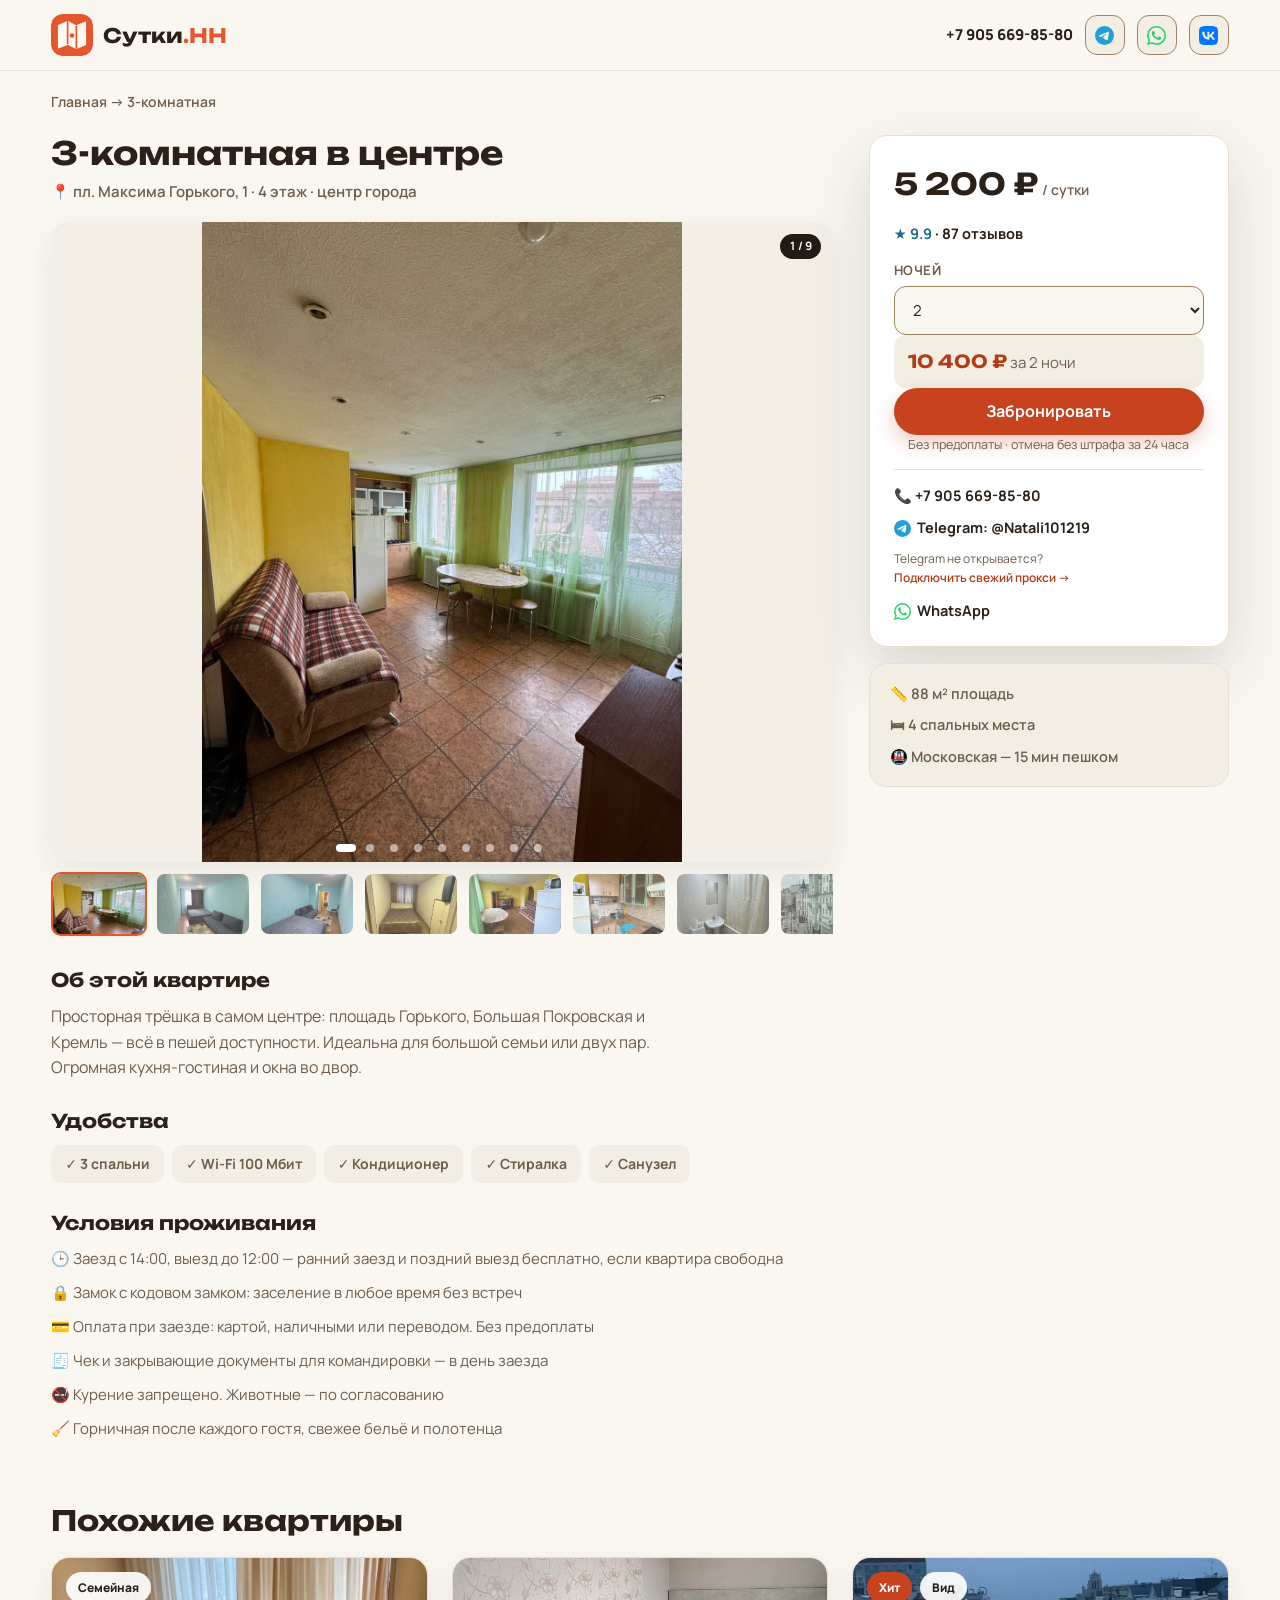
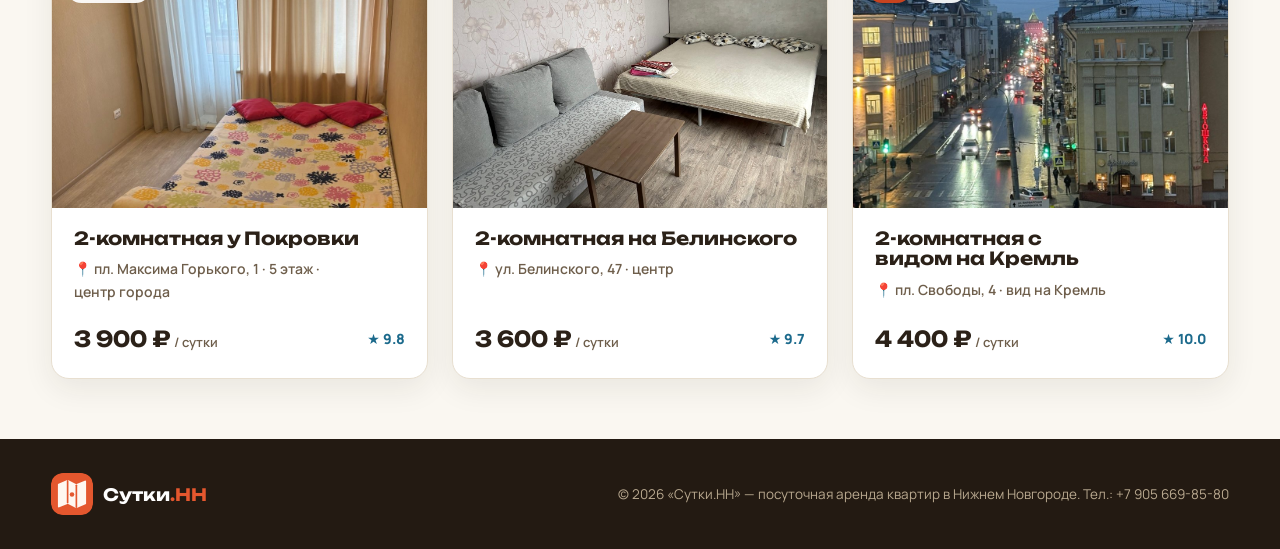
==== commit 74c7b495: "Дизайн: единый ритм и отступы, логотип-карта и фавикон Оформление: - иконки соцсетей в шапке 40×40 (" ====
--- a/flat.html
+++ b/flat.html
@@ -8,8 +8,13 @@
 <link rel="preconnect" href="https://fonts.googleapis.com">
 <link rel="preconnect" href="https://fonts.gstatic.com" crossorigin>
 <link href="https://fonts.googleapis.com/css2?family=Manrope:wght@400;500;600;700;800&amp;family=Unbounded:wght@500;700;900&amp;display=swap" rel="stylesheet">
-<link rel="icon" href="data:image/svg+xml,<svg xmlns='http://www.w3.org/2000/svg' viewBox='0 0 100 100'><rect width='100' height='100' rx='22' fill='%23E4572E'/><text x='50' y='68' font-size='52' text-anchor='middle' fill='white' font-family='Arial'>С</text></svg>">
-<link rel="stylesheet" href="styles.css?v=14">
+<link rel="icon" href="img/favicon.svg" type="image/svg+xml">
+<link rel="icon" type="image/png" sizes="32x32" href="img/favicon-32.png">
+<link rel="icon" type="image/png" sizes="16x16" href="img/favicon-16.png">
+<link rel="apple-touch-icon" sizes="180x180" href="img/apple-touch-icon.png">
+<link rel="shortcut icon" href="favicon.ico">
+<meta name="theme-color" content="#E4572E">
+<link rel="stylesheet" href="styles.css?v=19">
 <script>document.documentElement.className+=" js";</script>
 </head>
 <body class="flat-page">
--- a/styles.css
+++ b/styles.css
@@ -43,7 +43,7 @@
 /* ---------- Buttons ---------- */
 .btn{
   display:inline-flex;align-items:center;justify-content:center;gap:8px;
-  border:none;border-radius:999px;font-weight:700;
+  border:none;border-radius:999px;font-weight:700;line-height:1.2;
   padding:14px 28px;font-size:16px;transition:.22s;
 }
 .btn-primary{background:var(--brand-solid);color:#fff;box-shadow:0 8px 20px rgba(199,67,31,.28)}
@@ -53,6 +53,9 @@
 .btn-sm{padding:10px 20px;font-size:14px}
 .btn-lg{padding:16px 34px;font-size:17px}
 .btn-block{width:100%}
+/* Нажатие: кнопка «садится» на место, а не скачет вместе с hover */
+.btn:active{transform:translateY(0) scale(.985)}
+.btn:focus-visible{outline-offset:3px}
 
 /* ---------- Header ---------- */
 .header{
@@ -66,13 +69,13 @@
 }
 .logo-text{font-size:20px}
 .logo-text em{font-style:normal;color:var(--brand)}
-.nav{display:flex;gap:26px}
+.nav{display:flex;gap:24px}
 .nav a{font-weight:600;font-size:15px;color:var(--muted);transition:.2s}
 .nav a:hover{color:var(--ink)}
-.header-actions{display:flex;align-items:center;gap:14px}
+.header-actions{display:flex;align-items:center;gap:12px}
 .phone{font-weight:800;font-size:15px;white-space:nowrap}
 .header .hs{
-  display:grid;place-items:center;width:38px;height:38px;border-radius:12px;
+  display:grid;place-items:center;width:40px;height:40px;border-radius:12px;
   background:var(--bg-alt);border:1px solid var(--line);text-decoration:none;
   transition:.2s;
 }
@@ -136,8 +139,8 @@
 .section{padding:80px 0}
 .section-alt{background:var(--bg-alt)}
 .section-dark{background:var(--dark);color:#F5EFE4}
-.section-head{display:flex;justify-content:space-between;align-items:flex-end;gap:30px;margin-bottom:36px}
-.section-title{font-size:clamp(26px,3vw,38px);margin-bottom:12px}
+.section-head{display:flex;justify-content:space-between;align-items:flex-end;gap:30px;margin-bottom:32px}
+.section-title{font-size:clamp(26px,3vw,38px);margin-bottom:12px;letter-spacing:-.01em}
 .section-title.light{color:#fff}
 .section-title.center{text-align:center}
 .section-sub{color:var(--muted);max-width:640px;font-size:17px}
@@ -147,20 +150,21 @@
 .section-dark .tg-proxy-hint a{color:var(--brand-on-dark)}
 
 /* ---------- Filters & cards ---------- */
-.filters{display:flex;gap:10px;flex-wrap:wrap;margin-bottom:34px}
+.filters{display:flex;gap:10px;flex-wrap:wrap;margin-bottom:32px}
 .chip{
+  display:inline-flex;align-items:center;justify-content:center;min-height:40px;
   border:1.5px solid var(--line);background:#fff;border-radius:999px;
   padding:10px 20px;font-weight:700;font-size:14px;color:var(--muted);transition:.2s;
 }
 .chip:hover{border-color:var(--brand);color:var(--brand-ink)}
 .chip.active{background:var(--brand-solid);border-color:var(--brand-solid);color:#fff}
-.cards{display:grid;grid-template-columns:repeat(3,1fr);gap:26px}
+.cards{display:grid;grid-template-columns:repeat(3,1fr);gap:24px}
 .card{
   background:var(--card);border-radius:var(--radius);overflow:hidden;
   border:1px solid var(--line);box-shadow:var(--shadow);transition:.25s;
   display:flex;flex-direction:column;
 }
-.card:hover{transform:translateY(-6px);box-shadow:var(--shadow-lg)}
+.card:hover{transform:translateY(-6px);box-shadow:var(--shadow-lg);border-color:var(--line-strong)}
 .card-media{position:relative;overflow:hidden}
 .card-media img{width:100%;aspect-ratio:3/2;height:auto;object-fit:cover}
 
@@ -262,8 +266,8 @@
 .review p{color:var(--ink);font-size:15px}
 
 /* ---------- FAQ ---------- */
-.faq{display:flex;flex-direction:column;gap:12px;margin-top:36px}
-.faq-item{background:var(--card);border:1px solid var(--line);border-radius:14px;padding:4px 22px;box-shadow:var(--shadow)}
+.faq{display:flex;flex-direction:column;gap:12px;margin-top:32px}
+.faq-item{background:var(--card);border:1px solid var(--line);border-radius:var(--radius);padding:4px 22px;box-shadow:var(--shadow)}
 .faq-item summary{
   list-style:none;cursor:pointer;display:flex;justify-content:space-between;align-items:center;
   gap:16px;padding:16px 0;font-weight:800;font-size:16px;
@@ -404,6 +408,29 @@
 }
 .modal-gallery{background:var(--bg-alt);position:sticky;top:0;align-self:start}
 .modal-gallery img{width:100%;height:auto;min-height:0;display:block;object-fit:cover}
+/* Быстрый просмотр: стрелки поверх фото — тот же приём, что в слайдере карточек,
+   но здесь они видны всегда (это основная навигация по фото в окне). */
+.modal-photo{position:relative;background:var(--bg-alt);touch-action:pan-y}
+.m-arrow{
+  position:absolute;top:50%;transform:translateY(-50%);z-index:3;
+  width:44px;height:44px;border:none;border-radius:50%;padding-bottom:3px;
+  background:rgba(255,255,255,.94);color:var(--ink);
+  font-size:24px;line-height:1;font-weight:700;cursor:pointer;
+  box-shadow:0 4px 14px rgba(43,33,24,.25);
+  display:grid;place-items:center;
+  transition:background .2s,color .2s;
+}
+/* brand-ink, а не brand: белый глиф на #B23C17 даёт 5.9:1, на #E4572E — только 3.7:1 */
+.m-arrow:hover{background:var(--brand-ink);color:#fff}
+.m-arrow[hidden]{display:none}
+.m-prev{left:10px}
+.m-next{right:10px}
+.m-count{
+  position:absolute;bottom:12px;right:12px;z-index:3;
+  background:var(--dark);color:#fff;
+  font-size:11.5px;font-weight:700;padding:3px 9px;border-radius:999px;
+}
+.m-count[hidden]{display:none}
 .modal-thumbs{display:flex;gap:8px;padding:12px}
 .modal-thumbs img{width:64px;height:48px;object-fit:cover;border-radius:8px;cursor:pointer;border:2px solid transparent}
 .modal-thumbs img.active{border-color:var(--brand)}
@@ -499,6 +526,28 @@
   .book-price b{font-size:26px}
   .g-thumbs img{width:76px;height:52px}
   .gallery .s-arrow{width:44px;height:44px;font-size:22px}
+}
+
+/* ---------- Плавающая кнопка к карте ---------- */
+.map-fab{
+  position:fixed;z-index:60;
+  right:max(16px, env(safe-area-inset-right, 0px));
+  bottom:max(20px, calc(20px + env(safe-area-inset-bottom, 0px)));
+  width:52px;height:52px;border:none;border-radius:50%;
+  display:grid;place-items:center;
+  background:#fff;color:var(--brand-ink);
+  box-shadow:0 8px 24px rgba(43,33,24,.18), 0 0 0 1px var(--line);
+  transition:transform .2s, box-shadow .2s, background .2s, color .2s;
+}
+.map-fab:hover{background:var(--brand-ink);color:#fff;transform:translateY(-2px);box-shadow:0 12px 28px rgba(43,33,24,.26)}
+.map-fab:active{transform:none}
+.map-fab svg{display:block}
+@media (max-width:520px){
+  .map-fab{
+    width:48px;height:48px;
+    right:max(12px, env(safe-area-inset-right, 0px));
+    bottom:max(16px, calc(16px + env(safe-area-inset-bottom, 0px)));
+  }
 }
 
 /* ---------- Toast ---------- */
@@ -713,6 +762,74 @@
 .tg-proxy-hint{color:var(--muted);font-weight:400;font-size:12px}
 .tg-proxy-hint a{color:var(--brand-ink);text-decoration:none;font-weight:600;white-space:nowrap}
 .tg-proxy-hint a:hover{text-decoration:underline}
+
+/* ---------- Telegram + прокси: карточка вместо мелкой приписки ---------- */
+.tg-panel{
+  display:grid;gap:10px;
+  width:min(100%,440px);
+  margin:18px 0 4px;padding:16px 18px 18px;
+  border-radius:16px;
+  background:#fff;border:1px solid var(--line);
+  box-shadow:0 2px 12px rgba(43,33,24,.06);
+}
+.tg-panel-top{
+  display:flex;align-items:center;gap:8px;margin:0;
+  font-size:15px;font-weight:700;line-height:1.3;color:var(--ink);
+}
+.tg-panel-top .mes-ico{width:18px;height:18px;flex:none}
+.tg-panel-handle{
+  margin-left:auto;font-size:15px;font-weight:800;
+  color:var(--brand-ink);letter-spacing:-.01em;
+  border-bottom:2px solid transparent;transition:border-color .2s;
+}
+.tg-panel-handle:hover{border-bottom-color:currentColor}
+.tg-panel-why{margin:0;font-size:13.5px;line-height:1.55;color:var(--muted);max-width:40ch}
+.tg-steps{
+  margin:0;padding:0;list-style:none;counter-reset:tg;
+  display:grid;gap:8px;
+  font-size:13.5px;line-height:1.5;color:var(--ink);
+}
+.tg-steps li{position:relative;counter-increment:tg;padding-left:26px}
+.tg-steps li::before{
+  content:counter(tg);
+  position:absolute;left:0;top:.02em;
+  width:18px;height:18px;border-radius:50%;
+  display:grid;place-items:center;
+  background:var(--bg-alt);color:var(--brand-ink);
+  font-size:11px;font-weight:800;line-height:1;
+}
+.tg-proxy-btn{
+  justify-self:start;
+  display:inline-flex;align-items:center;gap:6px;
+  padding:10px 16px;border-radius:11px;
+  background:var(--brand-ink);color:#fff;
+  font-size:13.5px;font-weight:700;line-height:1.2;
+  box-shadow:0 6px 16px rgba(178,60,23,.22);
+  transition:background .2s,transform .2s,box-shadow .2s;
+}
+.tg-proxy-btn:hover{background:#9C3413;transform:translateY(-1px);box-shadow:0 8px 20px rgba(178,60,23,.3)}
+.tg-proxy-btn:active{transform:none}
+
+/* тот же блок на тёмной полосе бронирования */
+.section-dark .tg-panel{
+  background:rgba(255,255,255,.06);
+  border-color:rgba(255,255,255,.16);
+  box-shadow:none;
+}
+.section-dark .tg-panel-top,
+.section-dark .tg-steps{color:#fff}
+.section-dark .tg-panel-handle{color:var(--brand-on-dark)}
+.section-dark .tg-panel-why{color:var(--muted-dark)}
+.section-dark .tg-steps li::before{background:rgba(255,255,255,.13);color:#fff}
+.section-dark .tg-proxy-btn{background:var(--brand-on-dark);color:var(--dark);box-shadow:none}
+.section-dark .tg-proxy-btn:hover{background:#FF8E68;box-shadow:0 8px 20px rgba(0,0,0,.28)}
+.contacts-info .tg-panel{margin:14px 0 10px}
+@media (max-width:520px){
+  .tg-panel{padding:14px 15px 16px;gap:9px}
+  .tg-panel-top{font-size:14.5px}
+  .tg-panel-why,.tg-steps{font-size:13px}
+  .tg-proxy-btn{width:100%;justify-content:center;padding:12px 16px;font-size:14px}
+}
 @media (max-width:520px){
   .cp-pop{padding:10px}
   .cp-card{padding:20px 16px;border-radius:18px;gap:10px;max-width:calc(100vw - 20px)}
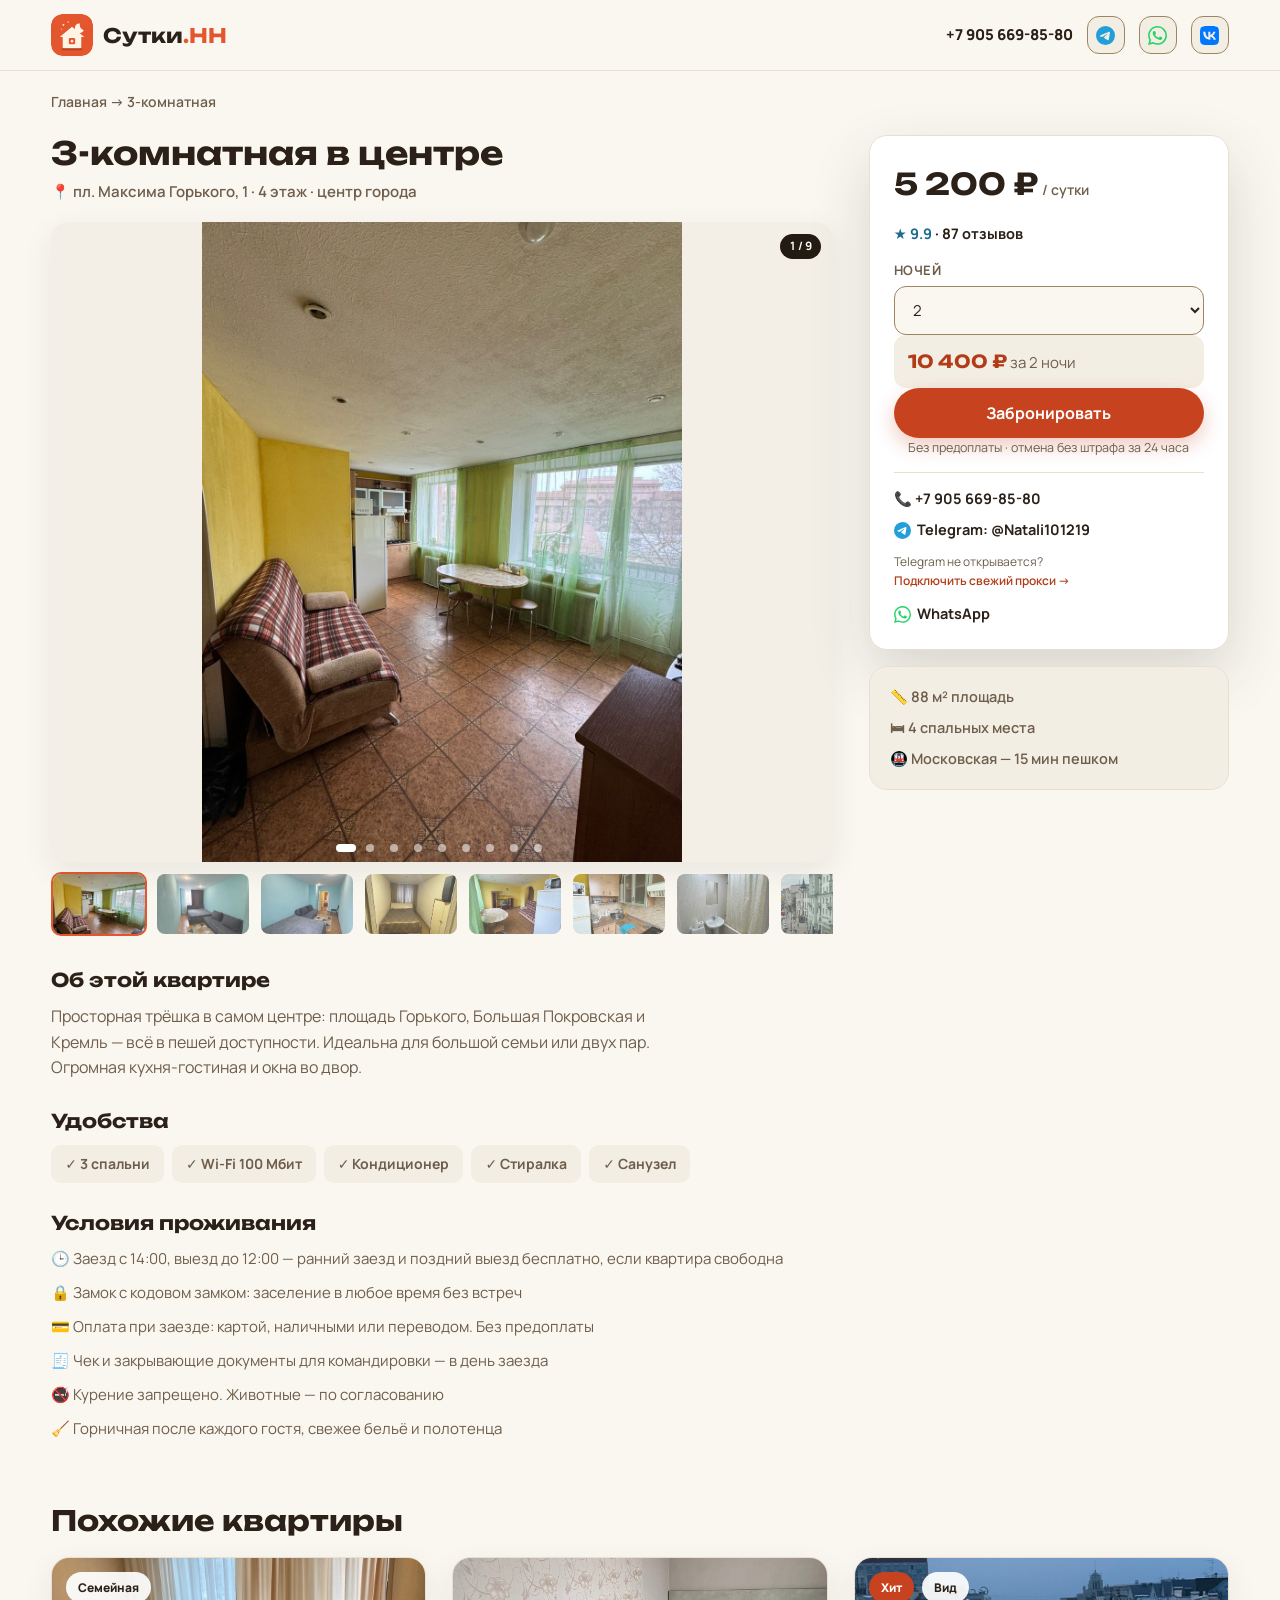
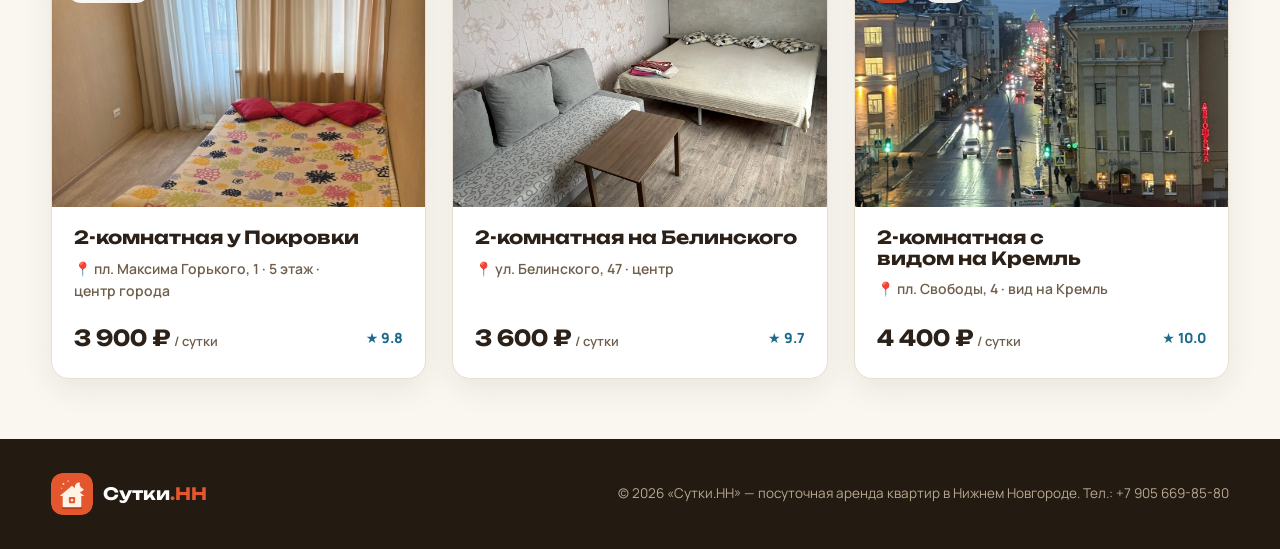
==== commit b3dd7e1e: "Откат: вернул прежний логотип, фавикон и оформление Задача понята неверно — возвращаю состояние до п" ====
--- a/flat.html
+++ b/flat.html
@@ -8,13 +8,8 @@
 <link rel="preconnect" href="https://fonts.googleapis.com">
 <link rel="preconnect" href="https://fonts.gstatic.com" crossorigin>
 <link href="https://fonts.googleapis.com/css2?family=Manrope:wght@400;500;600;700;800&amp;family=Unbounded:wght@500;700;900&amp;display=swap" rel="stylesheet">
-<link rel="icon" href="img/favicon.svg" type="image/svg+xml">
-<link rel="icon" type="image/png" sizes="32x32" href="img/favicon-32.png">
-<link rel="icon" type="image/png" sizes="16x16" href="img/favicon-16.png">
-<link rel="apple-touch-icon" sizes="180x180" href="img/apple-touch-icon.png">
-<link rel="shortcut icon" href="favicon.ico">
-<meta name="theme-color" content="#E4572E">
-<link rel="stylesheet" href="styles.css?v=19">
+<link rel="icon" href="data:image/svg+xml,<svg xmlns='http://www.w3.org/2000/svg' viewBox='0 0 100 100'><rect width='100' height='100' rx='22' fill='%23E4572E'/><text x='50' y='68' font-size='52' text-anchor='middle' fill='white' font-family='Arial'>С</text></svg>">
+<link rel="stylesheet" href="styles.css?v=18">
 <script>document.documentElement.className+=" js";</script>
 </head>
 <body class="flat-page">
--- a/styles.css
+++ b/styles.css
@@ -43,7 +43,7 @@
 /* ---------- Buttons ---------- */
 .btn{
   display:inline-flex;align-items:center;justify-content:center;gap:8px;
-  border:none;border-radius:999px;font-weight:700;line-height:1.2;
+  border:none;border-radius:999px;font-weight:700;
   padding:14px 28px;font-size:16px;transition:.22s;
 }
 .btn-primary{background:var(--brand-solid);color:#fff;box-shadow:0 8px 20px rgba(199,67,31,.28)}
@@ -53,9 +53,6 @@
 .btn-sm{padding:10px 20px;font-size:14px}
 .btn-lg{padding:16px 34px;font-size:17px}
 .btn-block{width:100%}
-/* Нажатие: кнопка «садится» на место, а не скачет вместе с hover */
-.btn:active{transform:translateY(0) scale(.985)}
-.btn:focus-visible{outline-offset:3px}
 
 /* ---------- Header ---------- */
 .header{
@@ -69,13 +66,13 @@
 }
 .logo-text{font-size:20px}
 .logo-text em{font-style:normal;color:var(--brand)}
-.nav{display:flex;gap:24px}
+.nav{display:flex;gap:26px}
 .nav a{font-weight:600;font-size:15px;color:var(--muted);transition:.2s}
 .nav a:hover{color:var(--ink)}
-.header-actions{display:flex;align-items:center;gap:12px}
+.header-actions{display:flex;align-items:center;gap:14px}
 .phone{font-weight:800;font-size:15px;white-space:nowrap}
 .header .hs{
-  display:grid;place-items:center;width:40px;height:40px;border-radius:12px;
+  display:grid;place-items:center;width:38px;height:38px;border-radius:12px;
   background:var(--bg-alt);border:1px solid var(--line);text-decoration:none;
   transition:.2s;
 }
@@ -139,8 +136,8 @@
 .section{padding:80px 0}
 .section-alt{background:var(--bg-alt)}
 .section-dark{background:var(--dark);color:#F5EFE4}
-.section-head{display:flex;justify-content:space-between;align-items:flex-end;gap:30px;margin-bottom:32px}
-.section-title{font-size:clamp(26px,3vw,38px);margin-bottom:12px;letter-spacing:-.01em}
+.section-head{display:flex;justify-content:space-between;align-items:flex-end;gap:30px;margin-bottom:36px}
+.section-title{font-size:clamp(26px,3vw,38px);margin-bottom:12px}
 .section-title.light{color:#fff}
 .section-title.center{text-align:center}
 .section-sub{color:var(--muted);max-width:640px;font-size:17px}
@@ -150,21 +147,20 @@
 .section-dark .tg-proxy-hint a{color:var(--brand-on-dark)}
 
 /* ---------- Filters & cards ---------- */
-.filters{display:flex;gap:10px;flex-wrap:wrap;margin-bottom:32px}
+.filters{display:flex;gap:10px;flex-wrap:wrap;margin-bottom:34px}
 .chip{
-  display:inline-flex;align-items:center;justify-content:center;min-height:40px;
   border:1.5px solid var(--line);background:#fff;border-radius:999px;
   padding:10px 20px;font-weight:700;font-size:14px;color:var(--muted);transition:.2s;
 }
 .chip:hover{border-color:var(--brand);color:var(--brand-ink)}
 .chip.active{background:var(--brand-solid);border-color:var(--brand-solid);color:#fff}
-.cards{display:grid;grid-template-columns:repeat(3,1fr);gap:24px}
+.cards{display:grid;grid-template-columns:repeat(3,1fr);gap:26px}
 .card{
   background:var(--card);border-radius:var(--radius);overflow:hidden;
   border:1px solid var(--line);box-shadow:var(--shadow);transition:.25s;
   display:flex;flex-direction:column;
 }
-.card:hover{transform:translateY(-6px);box-shadow:var(--shadow-lg);border-color:var(--line-strong)}
+.card:hover{transform:translateY(-6px);box-shadow:var(--shadow-lg)}
 .card-media{position:relative;overflow:hidden}
 .card-media img{width:100%;aspect-ratio:3/2;height:auto;object-fit:cover}
 
@@ -266,8 +262,8 @@
 .review p{color:var(--ink);font-size:15px}
 
 /* ---------- FAQ ---------- */
-.faq{display:flex;flex-direction:column;gap:12px;margin-top:32px}
-.faq-item{background:var(--card);border:1px solid var(--line);border-radius:var(--radius);padding:4px 22px;box-shadow:var(--shadow)}
+.faq{display:flex;flex-direction:column;gap:12px;margin-top:36px}
+.faq-item{background:var(--card);border:1px solid var(--line);border-radius:14px;padding:4px 22px;box-shadow:var(--shadow)}
 .faq-item summary{
   list-style:none;cursor:pointer;display:flex;justify-content:space-between;align-items:center;
   gap:16px;padding:16px 0;font-weight:800;font-size:16px;
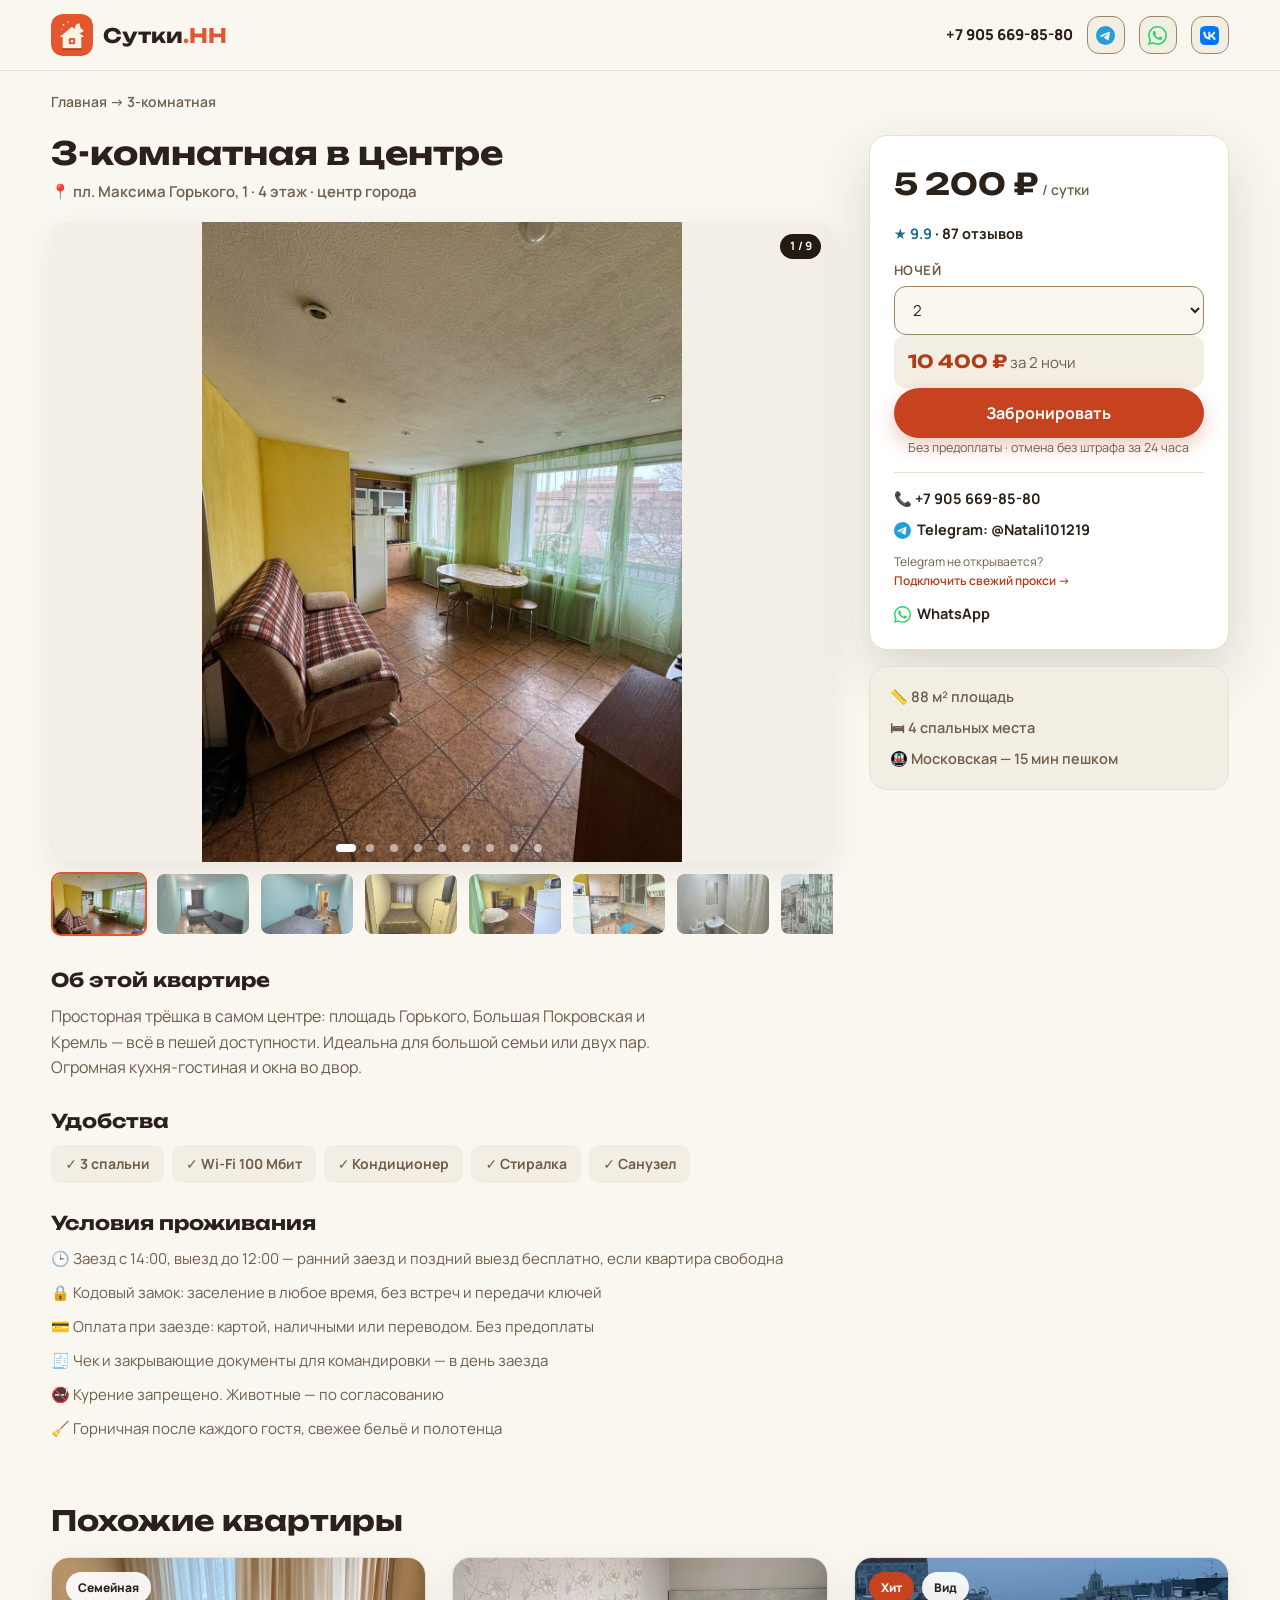
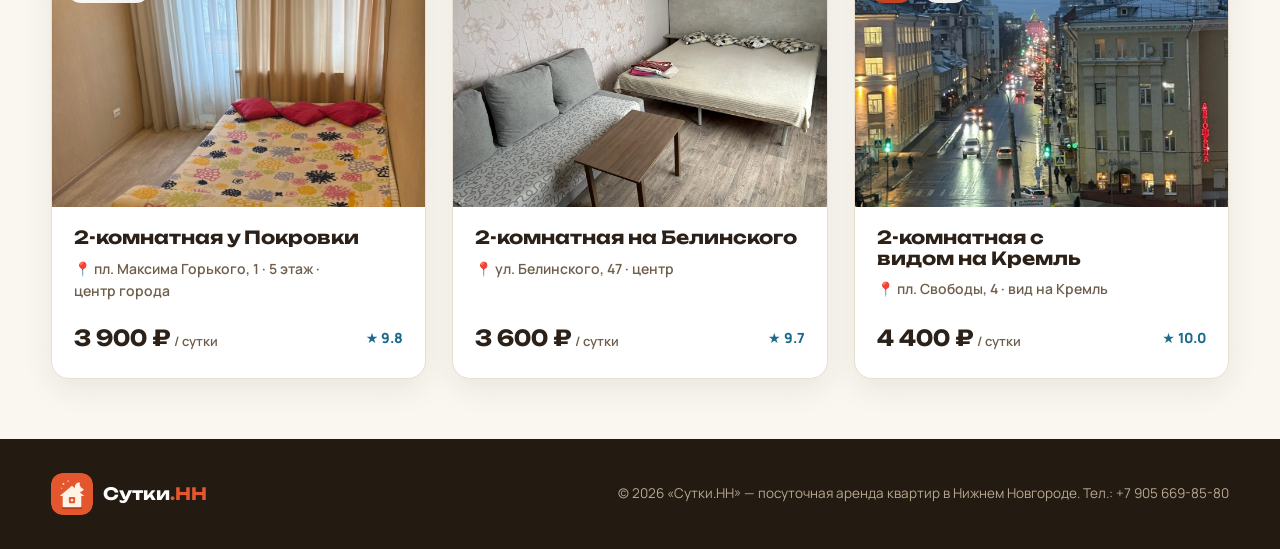
==== commit 028bd49a: "Логотип-домик как иконка сайта: favicon, og:image, манифест Иконка сайта теперь — существующий логот" ====
--- a/flat.html
+++ b/flat.html
@@ -8,8 +8,24 @@
 <link rel="preconnect" href="https://fonts.googleapis.com">
 <link rel="preconnect" href="https://fonts.gstatic.com" crossorigin>
 <link href="https://fonts.googleapis.com/css2?family=Manrope:wght@400;500;600;700;800&amp;family=Unbounded:wght@500;700;900&amp;display=swap" rel="stylesheet">
-<link rel="icon" href="data:image/svg+xml,<svg xmlns='http://www.w3.org/2000/svg' viewBox='0 0 100 100'><rect width='100' height='100' rx='22' fill='%23E4572E'/><text x='50' y='68' font-size='52' text-anchor='middle' fill='white' font-family='Arial'>С</text></svg>">
-<link rel="stylesheet" href="styles.css?v=18">
+<link rel="icon" type="image/svg+xml" href="img/logo.svg">
+<link rel="icon" type="image/png" sizes="32x32" href="img/favicon-32.png">
+<link rel="apple-touch-icon" sizes="180x180" href="img/apple-touch-icon.png">
+<link rel="manifest" href="manifest.json">
+<meta name="theme-color" content="#E4572E">
+<meta property="og:type" content="website">
+<meta property="og:site_name" content="Сутки.НН">
+<meta property="og:locale" content="ru_RU">
+<meta property="og:title" content="Квартира посуточно — Сутки.НН">
+<meta property="og:description" content="Квартира посуточно в Нижнем Новгороде: фото, цены, удобства и бронирование без предоплаты.">
+<meta property="og:image" content="https://milesdavi.github.io/sutki-nn/img/og-image.png">
+<meta property="og:image:type" content="image/png">
+<meta property="og:image:width" content="1200">
+<meta property="og:image:height" content="630">
+<meta property="og:image:alt" content="Сутки.НН — квартиры посуточно в Нижнем Новгороде">
+<meta name="twitter:card" content="summary_large_image">
+<meta name="twitter:image" content="https://milesdavi.github.io/sutki-nn/img/og-image.png">
+<link rel="stylesheet" href="styles.css?v=19">
 <script>document.documentElement.className+=" js";</script>
 </head>
 <body class="flat-page">
@@ -57,7 +73,7 @@
           <h2>Условия проживания</h2>
           <ul class="flat-rules">
             <li>🕒 Заезд с 14:00, выезд до 12:00 — ранний заезд и поздний выезд бесплатно, если квартира свободна</li>
-            <li>🔒 Замок с кодовом замком: заселение в любое время без встреч</li>
+            <li>🔒 Кодовый замок: заселение в любое время, без встреч и передачи ключей</li>
             <li>💳 Оплата при заезде: картой, наличными или переводом. Без предоплаты</li>
             <li>🧾 Чек и закрывающие документы для командировки — в день заезда</li>
             <li>🚭 Курение запрещено. Животные — по согласованию</li>
@@ -114,7 +130,7 @@
 
 <script src="photos-list.js?v=1"></script>
 <script src="data.js?v=1"></script>
-<script src="slider.js?v=2"></script>
+<script src="slider.js?v=3"></script>
 <script src="contact.js?v=8"></script>
 <script src="flat.js?v=2"></script>
 </body>
